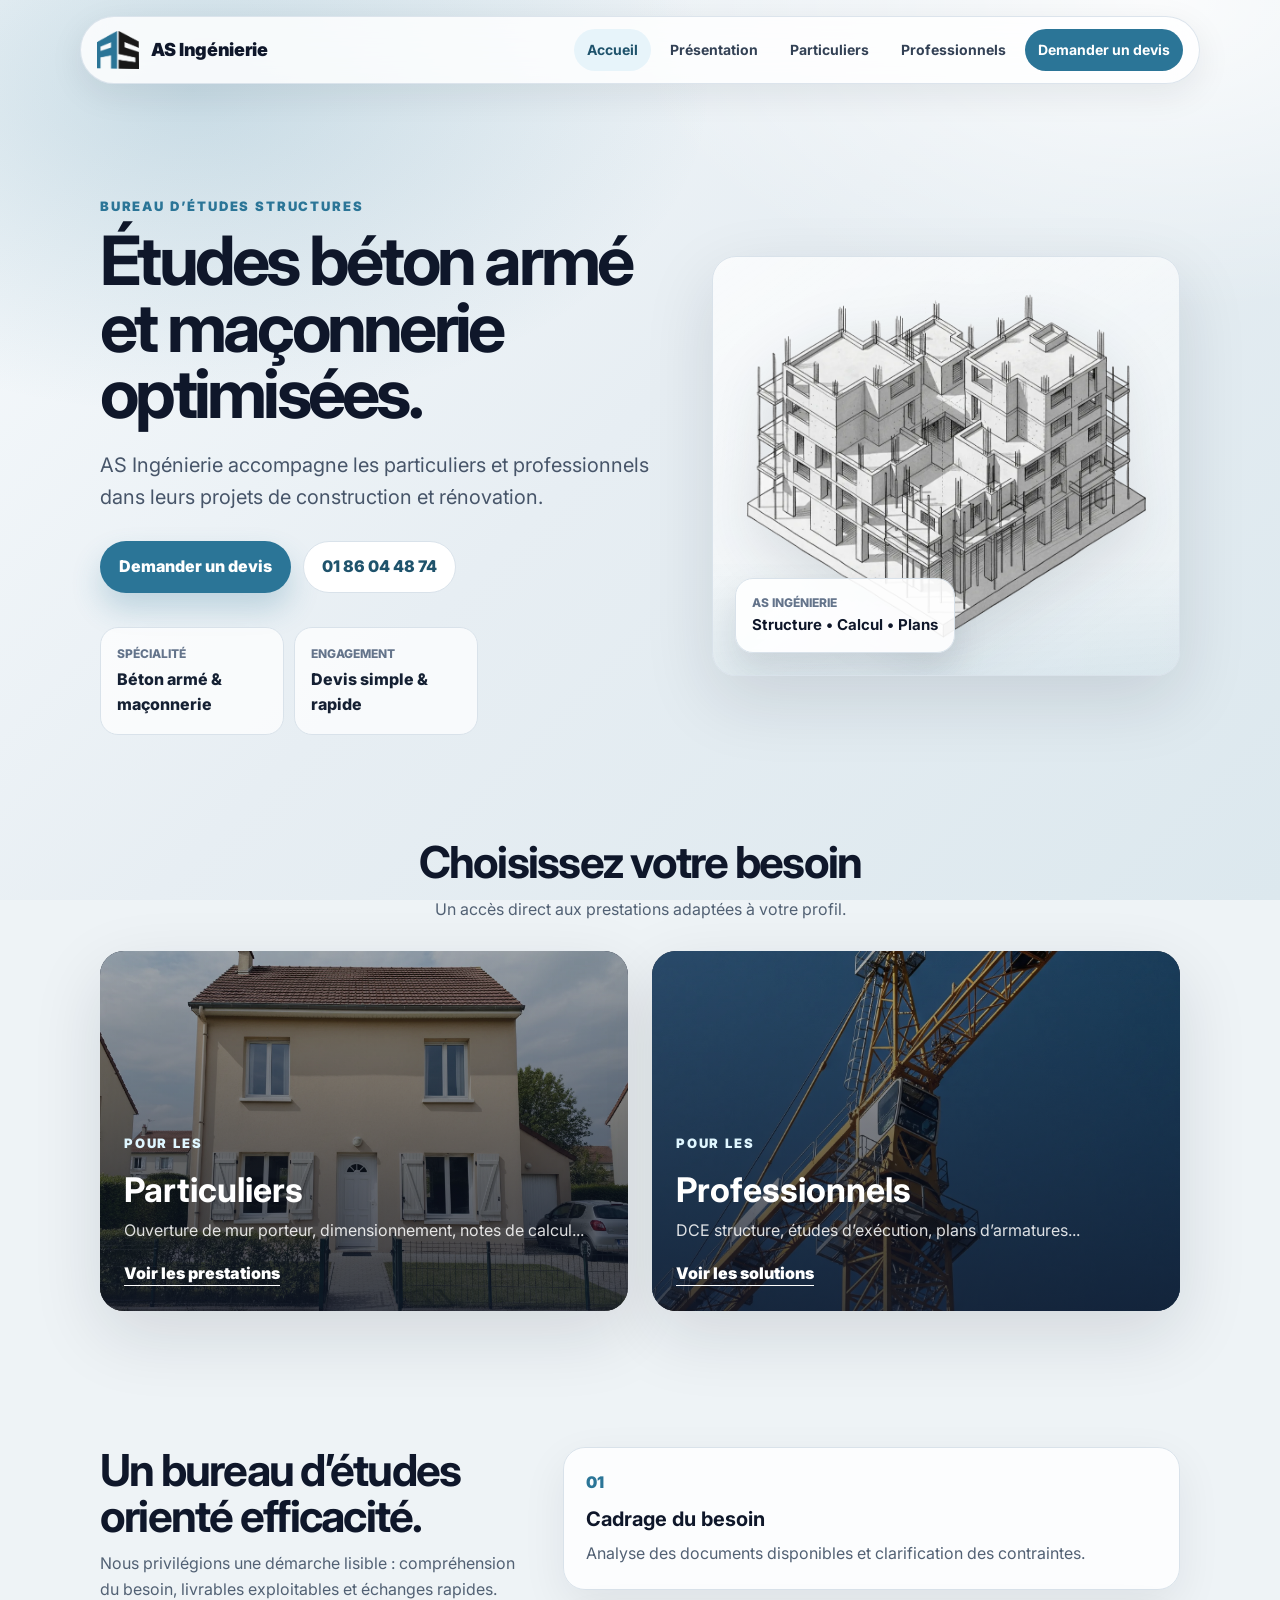
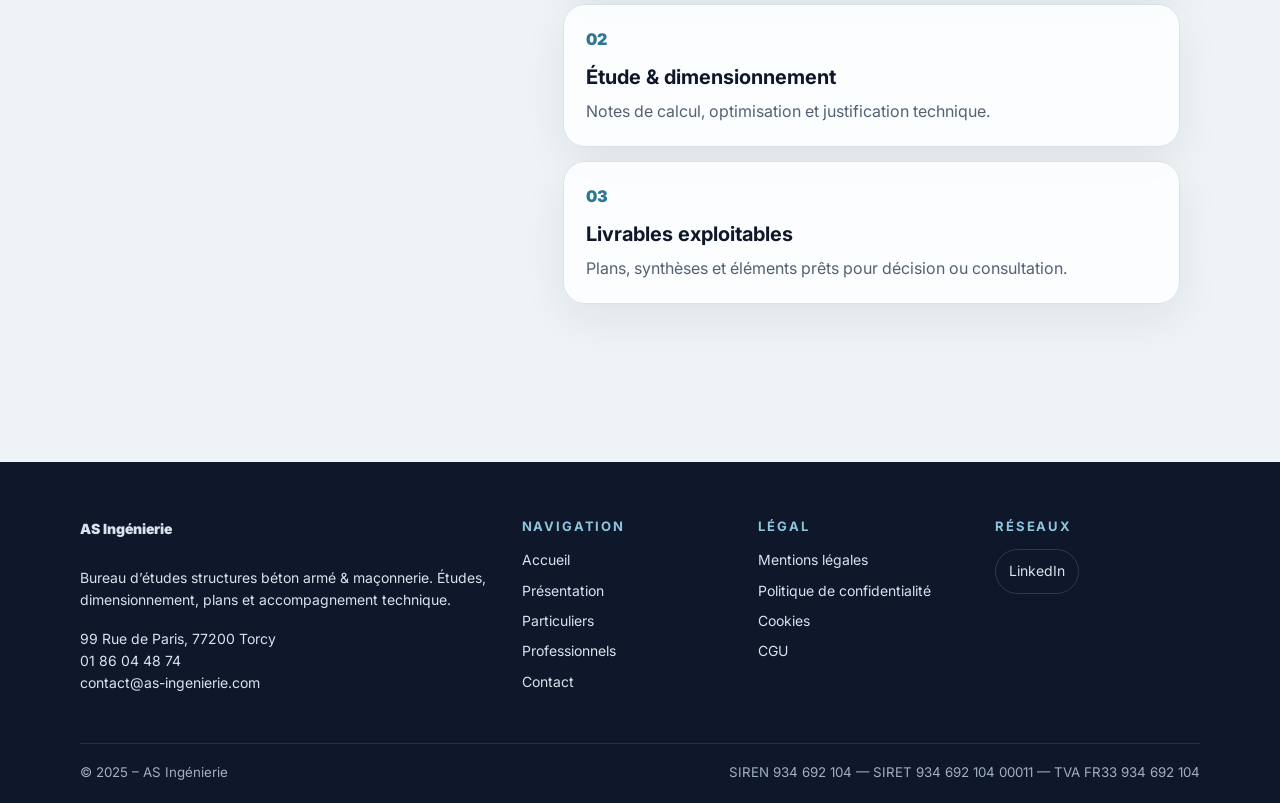
==== index.html @ f7fe95b5 "Initial commit" ====
<!DOCTYPE html>
<html lang="fr">
<head>
  <meta charset="utf-8" />
  <meta name="viewport" content="width=device-width, initial-scale=1" />
  <title>AS Ingénierie – Bureau d’études structures</title>
  <meta name="description" content="Bureau d’études structures béton armé et maçonnerie pour particuliers, MOE, MOA et entreprises de gros œuvre." />
  <link rel="preconnect" href="https://fonts.googleapis.com">
  <link rel="preconnect" href="https://fonts.gstatic.com" crossorigin>
  <link href="https://fonts.googleapis.com/css2?family=Inter:wght@400;500;600;700;800;900&display=swap" rel="stylesheet">
  <link rel="icon" type="image/x-icon" href="./assets/favicon.ico">
  <link rel="stylesheet" href="./css/style.css" />
</head>
<body>
  <a class="skip-link" href="#main">Aller au contenu</a>
  <div class="site-bg" aria-hidden="true"></div>
  <header class="site-header">
    <a class="brand" href="index.html" aria-label="AS Ingénierie - Accueil">
      <img class="brand-logo" src="./assets/logo.webp" alt="" />
      <span class="brand-name">AS Ingénierie</span>
    </a>
    <button class="nav-toggle" type="button" aria-label="Ouvrir le menu" aria-expanded="false">
      <span></span><span></span><span></span>
    </button>
    <nav class="main-nav" aria-label="Navigation principale">
      <a class="active" href="index.html">Accueil</a>
      <a href="presentation.html">Présentation</a>
      <a class="" href="particuliers.html">Particuliers</a>
      <a class="" href="professionnels.html">Professionnels</a>
      <a class="nav-cta" href="mailto:contact@as-ingenierie.com?subject=Demande%20devis%20-%20AS%20Ing%C3%A9nierie">Demander un devis</a>
    </nav>
  </header>
  <main id="main">
    <section class="hero-section">
      <div class="hero-copy">
        <p class="eyebrow">Bureau d’études structures</p>
        <h1>Études béton armé et maçonnerie optimisées.</h1>
        <p class="lead">AS Ingénierie accompagne les particuliers et professionnels dans leurs projets de construction et rénovation.</p>
        <div class="hero-actions">
          <a class="btn primary" href="mailto:contact@as-ingenierie.com?subject=Demande%20devis%20-%20AS%20Ing%C3%A9nierie">Demander un devis</a>
          <a class="btn secondary" href="tel:+33186044874">01&nbsp;86&nbsp;04&nbsp;48&nbsp;74</a>
        </div>
        <dl class="trust-list">
          <div><dt>Spécialité</dt><dd>Béton armé &amp; maçonnerie</dd></div>
          <div><dt>Engagement</dt><dd>Devis simple &amp; rapide</dd></div>
        </dl>
      </div>
      <div class="hero-visual">
        <img src="./assets/building_sketch.webp" alt="Illustration technique d’un bâtiment" />
        <div class="floating-card">
          <span>AS Ingénierie</span>
          <strong>Structure • Calcul • Plans</strong>
        </div>
      </div>
    </section>

    <section class="section">
      <div class="section-heading">
        <h2>Choisissez votre besoin</h2>
        <p>Un accès direct aux prestations adaptées à votre profil.</p>
      </div>
      <div class="audience-grid">
        <article class="audience-card">
          <img src="./assets/particuliers.webp" alt="Maison individuelle" loading="lazy">
          <div>
            <p class="eyebrow light">Pour les</p>
            <h3>Particuliers</h3>
            <p>Ouverture de mur porteur, dimensionnement, notes de calcul...</p>
            <a class="card-link" href="particuliers.html">Voir les prestations</a>
          </div>
        </article>
        <article class="audience-card">
          <img src="./assets/professionnels.webp" alt="Chantier de construction" loading="lazy">
          <div>
            <p class="eyebrow light">Pour les</p>
            <h3>Professionnels</h3>
            <p>DCE structure, études d’exécution, plans d’armatures...</p>
            <a class="card-link" href="professionnels.html">Voir les solutions</a>
          </div>
        </article>
      </div>
    </section>

    <section class="section split-section">
      <div>
        <h2>Un bureau d’études orienté efficacité.</h2>
        <p>Nous privilégions une démarche lisible : compréhension du besoin, livrables exploitables et échanges rapides.</p>
      </div>
      <ol class="process-list">
        <li><span>01</span><strong>Cadrage du besoin</strong><p>Analyse des documents disponibles et clarification des contraintes.</p></li>
        <li><span>02</span><strong>Étude & dimensionnement</strong><p>Notes de calcul, optimisation et justification technique.</p></li>
        <li><span>03</span><strong>Livrables exploitables</strong><p>Plans, synthèses et éléments prêts pour décision ou consultation.</p></li>
      </ol>
    </section>
  </main>
  <footer class="site-footer">
    <div class="footer-grid">
      <div>
        <a class="footer-brand" href="index.html">AS Ingénierie</a>
        <p>Bureau d’études structures béton armé &amp; maçonnerie. Études, dimensionnement, plans et accompagnement technique.</p>
        <p class="footer-contact">
          99 Rue de Paris, 77200 Torcy<br>
          <a href="tel:+33186044874">01 86 04 48 74</a><br>
          <a href="mailto:contact@as-ingenierie.com">contact@as-ingenierie.com</a>
        </p>
      </div>
      <div>
        <h2>Navigation</h2>
        <ul>
          <li><a href="index.html">Accueil</a></li>
          <li><a href="presentation.html">Présentation</a></li>
          <li><a href="particuliers.html">Particuliers</a></li>
          <li><a href="professionnels.html">Professionnels</a></li>
          <li><a href="mailto:contact@as-ingenierie.com">Contact</a></li>
        </ul>
      </div>
      <div>
        <h2>Légal</h2>
        <ul>
          <li><a href="mentions-legales.html">Mentions légales</a></li>
          <li><a href="politique-confidentialite.html">Politique de confidentialité</a></li>
          <li><a href="cookies.html">Cookies</a></li>
          <li><a href="cgu.html">CGU</a></li>
        </ul>
      </div>
      <div>
        <h2>Réseaux</h2>
        <a class="social-link" href="https://linkedin.com/company/as-ingenierie-as" target="_blank" rel="noopener">LinkedIn</a>
      </div>
    </div>
    <div class="footer-bottom">
      <small>© 2025 – AS Ingénierie</small>
      <small>SIREN&nbsp;934&nbsp;692&nbsp;104 — SIRET&nbsp;934&nbsp;692&nbsp;104&nbsp;00011 — TVA&nbsp;FR33&nbsp;934&nbsp;692&nbsp;104</small>
    </div>
  </footer>
  <script src="./js/main.js"></script>
</body>
</html>
---- css/style.css ----
:root{
  --bg:#eef3f6;
  --surface:#ffffff;
  --surface-soft:#f7fafc;
  --text:#0f172a;
  --muted:#64748b;
  --line:#d9e2ea;
  --brand:#2b7597;
  --brand-dark:#1f536c;
  --accent:#e7f4fa;
  --shadow:0 24px 70px rgba(15,23,42,.12);
  --radius:24px;
  --container:1120px;
}
*{box-sizing:border-box}
html{scroll-behavior:smooth;background:var(--bg)}
body{margin:0;font-family:Inter,system-ui,-apple-system,BlinkMacSystemFont,"Segoe UI",sans-serif;color:var(--text);background:transparent;line-height:1.6}
img{max-width:100%;display:block}
a{color:inherit}
.site-bg{position:fixed;inset:0;z-index:-1;background:radial-gradient(800px 500px at 15% 10%,rgba(43,117,151,.22),transparent 65%),radial-gradient(900px 520px at 90% 0%,rgba(255,255,255,.85),transparent 60%),linear-gradient(135deg,#f8fbfd 0%,#e7eef3 48%,#dce8ee 100%)}
.skip-link{position:absolute;left:-999px;top:10px;background:#fff;padding:10px 14px;border-radius:10px;z-index:100}.skip-link:focus{left:10px}
.site-header{position:sticky;top:16px;z-index:50;max-width:var(--container);margin:16px auto 0;padding:12px 16px;display:flex;align-items:center;justify-content:space-between;gap:18px;background:rgba(255,255,255,.82);border:1px solid rgba(217,226,234,.9);border-radius:999px;backdrop-filter:blur(16px);box-shadow:0 10px 35px rgba(15,23,42,.08)}
.brand{display:flex;align-items:center;gap:12px;text-decoration:none;font-weight:900;letter-spacing:-.02em}.brand-logo{width:42px;height:42px;object-fit:contain}.brand-name{font-size:18px}
.main-nav{display:flex;align-items:center;gap:6px}.main-nav a{text-decoration:none;font-size:14px;font-weight:700;color:#334155;padding:10px 13px;border-radius:999px}.main-nav a:hover,.main-nav a.active{background:var(--accent);color:var(--brand-dark)}.main-nav .nav-cta{background:var(--brand);color:#fff}.main-nav .nav-cta:hover{background:var(--brand-dark);color:#fff}
.nav-toggle{display:none;border:0;background:var(--brand);border-radius:999px;width:44px;height:44px;place-items:center;padding:11px;gap:4px}.nav-toggle span{display:block;height:2px;width:20px;background:#fff;border-radius:10px}
main{max-width:var(--container);margin:0 auto;padding:48px 20px 90px}.hero-section{display:grid;grid-template-columns:minmax(0,1.1fr) minmax(320px,.9fr);gap:40px;align-items:center;padding:64px 0 36px}.eyebrow{margin:0 0 10px;color:var(--brand);font-size:13px;font-weight:900;letter-spacing:.14em;text-transform:uppercase}.eyebrow.light{color:#dff6ff}.hero-copy h1,.page-hero h1,.legal-hero h1,.not-found h1{font-size:clamp(38px,6vw,68px);line-height:.98;letter-spacing:-.055em;margin:0 0 22px}.lead{font-size:clamp(17px,2vw,20px);color:#475569;max-width:680px;margin:0 0 28px}.hero-actions,.cta-actions{display:flex;gap:12px;flex-wrap:wrap}.btn{display:inline-flex;align-items:center;justify-content:center;min-height:46px;border-radius:999px;padding:12px 18px;font-weight:850;text-decoration:none;border:1px solid transparent;transition:transform .2s ease,box-shadow .2s ease,background .2s ease}.btn:hover{transform:translateY(-2px)}.btn.primary{background:var(--brand);color:#fff;box-shadow:0 16px 30px rgba(43,117,151,.24)}.btn.primary:hover{background:var(--brand-dark)}.btn.secondary{background:#fff;color:var(--brand-dark);border-color:var(--line)}
.trust-list{display:grid;grid-template-columns:repeat(3,1fr);gap:10px;margin:34px 0 0}.trust-list div{padding:16px;border:1px solid var(--line);border-radius:18px;background:rgba(255,255,255,.72)}.trust-list dt{font-size:12px;color:var(--muted);font-weight:800;text-transform:uppercase}.trust-list dd{margin:4px 0 0;font-weight:800;color:#152033}.hero-visual{position:relative;min-height:420px;border-radius:var(--radius);background:linear-gradient(145deg,rgba(255,255,255,.72),rgba(255,255,255,.35));border:1px solid var(--line);box-shadow:var(--shadow);display:grid;place-items:center;overflow:hidden}.hero-visual:before{content:"";position:absolute;inset:auto -20% -20% -20%;height:48%;background:linear-gradient(180deg,transparent,rgba(43,117,151,.15))}.hero-visual img{width:min(86%,520px);filter:drop-shadow(0 18px 30px rgba(15,23,42,.12))}.floating-card{position:absolute;left:22px;bottom:22px;background:rgba(255,255,255,.9);border:1px solid var(--line);border-radius:18px;padding:14px 16px;box-shadow:0 18px 35px rgba(15,23,42,.12)}.floating-card span{display:block;color:var(--muted);font-size:12px;font-weight:800;text-transform:uppercase}.floating-card strong{font-size:15px}.section{padding:68px 0}.section-heading{text-align:center;max-width:760px;margin:0 auto 28px}.section-heading.left{text-align:left;margin-left:0}.section-heading h2,.split-section h2,.cta-panel h2{font-size:clamp(28px,4vw,44px);line-height:1.05;letter-spacing:-.04em;margin:0 0 12px}.section-heading p,.split-section p,.cta-panel p{color:#526174;margin:0}.audience-grid,.service-grid,.pro-grid{display:grid;grid-template-columns:repeat(2,minmax(0,1fr));gap:24px}.audience-card,.service-card,.pro-card{position:relative;overflow:hidden;border-radius:var(--radius);min-height:360px;background:#0f172a;color:#fff;box-shadow:var(--shadow)}.audience-card img,.service-card img,.pro-card img{position:absolute;inset:0;width:100%;height:100%;object-fit:cover;filter:saturate(.9) brightness(.74);transition:transform .5s ease}.audience-card:hover img,.service-card:hover img,.pro-card:hover img{transform:scale(1.05)}.audience-card:after,.service-card:after,.pro-card:after,.image-banner:after{content:"";position:absolute;inset:0;background:linear-gradient(180deg,rgba(15,23,42,.05),rgba(15,23,42,.72))}.audience-card>div,.service-card>div,.pro-card>div{position:absolute;left:24px;right:24px;bottom:24px;z-index:1}.audience-card h3,.service-card h3,.pro-card h3{font-size:clamp(24px,3vw,34px);line-height:1.05;margin:0 0 10px}.audience-card p,.service-card p,.pro-card p{margin:0 0 18px;color:rgba(255,255,255,.86)}.card-link{display:inline-flex;color:#fff;font-weight:900;text-underline-offset:6px}.split-section{display:grid;grid-template-columns:.82fr 1.18fr;gap:34px;align-items:start}.process-list{list-style:none;padding:0;margin:0;display:grid;gap:14px}.process-list li,.need-list article{background:rgba(255,255,255,.82);border:1px solid var(--line);border-radius:22px;padding:22px;box-shadow:0 15px 45px rgba(15,23,42,.07)}.process-list span{display:inline-flex;margin-bottom:8px;color:var(--brand);font-weight:900}.process-list strong{display:block;font-size:20px}.process-list p,.need-list p{color:#526174;margin:6px 0 0}.page-hero,.legal-hero,.not-found{padding:70px 0 28px;text-align:center}.page-hero .lead{margin-left:auto;margin-right:auto}.image-banner{position:relative;min-height:380px;border-radius:var(--radius);overflow:hidden;box-shadow:var(--shadow);background:#0f172a}.image-banner img{position:absolute;inset:0;width:100%;height:100%;object-fit:cover;filter:saturate(.9) brightness(.76)}.image-banner div{position:absolute;left:28px;right:28px;bottom:28px;z-index:1;color:#fff}.image-banner span{display:block;font-size:13px;text-transform:uppercase;letter-spacing:.14em;font-weight:900;color:#dff6ff}.image-banner strong{display:block;font-size:clamp(25px,4vw,42px);line-height:1.05;letter-spacing:-.03em}.service-card,.pro-card{min-height:330px}.cta-panel{margin:28px 0 0;padding:28px;display:flex;justify-content:space-between;align-items:center;gap:24px;background:linear-gradient(135deg,#fff,#f3fbff);border:1px solid var(--line);border-radius:var(--radius);box-shadow:var(--shadow)}.need-list{display:grid;gap:16px}.need-list h3{margin:0 0 8px;font-size:22px}.legal-card{max-width:900px;margin:0 auto;background:rgba(255,255,255,.86);border:1px solid var(--line);border-radius:var(--radius);box-shadow:var(--shadow);padding:34px}.legal-card section+section{border-top:1px solid var(--line);margin-top:24px;padding-top:24px}.legal-card h3{font-size:21px;margin:0 0 10px}.legal-card p,.legal-card li{color:#475569}.back-link{display:inline-flex;margin-bottom:24px;color:var(--brand-dark);font-weight:850;text-decoration:none}.not-found{min-height:55vh;display:grid;place-items:center;text-align:center}.site-footer{background:#0f172a;color:#d8e3ee;padding:54px 20px 20px}.footer-grid{max-width:var(--container);margin:0 auto;display:grid;grid-template-columns:2fr 1fr 1fr 1fr;gap:32px}.footer-brand{display:inline-flex;margin-bottom:12px;font-weight:900;text-decoration:none;font-size:20px}.site-footer h2{font-size:13px;text-transform:uppercase;letter-spacing:.14em;color:#8ec5dd;margin:0 0 12px}.site-footer p,.site-footer li,.site-footer a{font-size:14px;color:#d8e3ee}.site-footer ul{list-style:none;padding:0;margin:0;display:grid;gap:8px}.site-footer a{text-decoration:none}.site-footer a:hover{text-decoration:underline}.footer-contact{margin-top:16px}.footer-bottom{max-width:var(--container);margin:34px auto 0;padding-top:18px;border-top:1px solid rgba(255,255,255,.1);display:flex;justify-content:space-between;gap:16px;flex-wrap:wrap;color:#9fb0c1}.social-link{display:inline-flex;padding:10px 13px;border:1px solid rgba(255,255,255,.14);border-radius:999px}
@media (max-width:900px){.site-header{top:10px;margin:10px 12px 0;border-radius:24px}.nav-toggle{display:grid}.main-nav{position:absolute;left:0;right:0;top:calc(100% + 8px);display:none;grid-template-columns:1fr;background:rgba(255,255,255,.96);border:1px solid var(--line);border-radius:22px;padding:10px;box-shadow:var(--shadow)}.main-nav.open{display:grid}.hero-section,.split-section,.audience-grid,.service-grid,.pro-grid,.footer-grid{grid-template-columns:1fr}.hero-section{padding-top:42px}.trust-list{grid-template-columns:1fr}.hero-visual{min-height:320px}.cta-panel{align-items:flex-start;flex-direction:column}.footer-bottom{display:grid}.audience-card,.service-card,.pro-card{min-height:300px}}
@media (max-width:560px){main{padding:34px 14px 70px}.site-header{padding:10px 12px}.brand-name{font-size:16px}.brand-logo{width:36px;height:36px}.hero-copy h1,.page-hero h1,.legal-hero h1,.not-found h1{font-size:40px}.hero-actions,.cta-actions{display:grid;width:100%}.btn{width:100%}.image-banner{min-height:300px}.legal-card{padding:22px}.footer-grid{gap:24px}.audience-card>div,.service-card>div,.pro-card>div{left:18px;right:18px;bottom:18px}}


/* === Presentation page === */
.presentation-hero{
  display:grid;
  grid-template-columns:minmax(0,1.25fr) minmax(280px,.75fr);
  gap:28px;
  align-items:stretch;
  padding:72px 0 34px;
}
.presentation-hero-copy{
  min-height:430px;
  border-radius:var(--radius);
  padding:44px;
  background:
    linear-gradient(120deg,rgba(15,23,42,.78),rgba(15,23,42,.36)),
    url("../assets/building_sketch.webp") right bottom/62% auto no-repeat,
    linear-gradient(135deg,#eaf2f6,#ffffff);
  color:#fff;
  box-shadow:var(--shadow);
  border:1px solid rgba(255,255,255,.38);
  overflow:hidden;
}
.presentation-hero-copy .eyebrow,
.presentation-hero-copy .lead{color:rgba(255,255,255,.82)}
.presentation-hero-copy h1{
  max-width:820px;
  font-size:clamp(36px,5.7vw,64px);
  line-height:.98;
  letter-spacing:-.055em;
  margin:0 0 22px;
}
.founder-card{
  background:rgba(255,255,255,.92);
  border:1px solid var(--line);
  border-radius:var(--radius);
  padding:30px;
  box-shadow:var(--shadow);
  display:flex;
  flex-direction:column;
  justify-content:flex-end;
}
.founder-label,
.team-kicker,
.reference-card span{
  display:inline-flex;
  width:max-content;
  color:var(--brand-dark);
  background:var(--accent);
  font-size:12px;
  font-weight:900;
  letter-spacing:.12em;
  text-transform:uppercase;
  border-radius:999px;
  padding:7px 10px;
  margin-bottom:14px;
}
.founder-card h2{
  font-size:clamp(28px,3vw,38px);
  line-height:1;
  letter-spacing:-.04em;
  margin:0 0 12px;
}
.founder-card p{color:#475569;margin:0 0 18px}
.compact-list{
  display:grid;
  gap:8px;
  padding:0;
  margin:0;
  list-style:none;
}
.compact-list li{
  padding:10px 12px;
  border-radius:14px;
  background:var(--surface-soft);
  color:#172033;
  font-weight:800;
}
.presentation-intro{
  grid-template-columns:.9fr 1.1fr;
}
.text-card{
  background:#fff;
  border:1px solid var(--line);
  border-radius:var(--radius);
  padding:28px;
  box-shadow:0 18px 45px rgba(15,23,42,.08);
}
.text-card p{margin:0;color:#475569}
.text-card p + p{margin-top:14px}
.team-grid{
  display:grid;
  grid-template-columns:1.25fr 1fr 1fr;
  gap:20px;
}
.team-card{
  background:rgba(255,255,255,.88);
  border:1px solid var(--line);
  border-radius:22px;
  padding:24px;
  box-shadow:0 18px 45px rgba(15,23,42,.08);
}
.team-card.featured{
  background:linear-gradient(145deg,var(--brand),var(--brand-dark));
  color:#fff;
}
.team-card.featured .team-kicker{
  background:rgba(255,255,255,.16);
  color:#fff;
}
.team-card h3{
  margin:0 0 10px;
  font-size:24px;
  letter-spacing:-.03em;
}
.team-card p{margin:0;color:#526174}
.team-card.featured p{color:rgba(255,255,255,.84)}
.team-summary{
  margin-top:20px;
  padding:18px 20px;
  border-radius:18px;
  background:var(--accent);
  color:#173042;
}
.references-section{
  padding-top:48px;
}
.references-grid{
  display:grid;
  grid-template-columns:repeat(3,minmax(0,1fr));
  gap:18px;
}
.reference-card{
  background:#fff;
  border:1px solid var(--line);
  border-radius:20px;
  padding:22px;
  box-shadow:0 16px 38px rgba(15,23,42,.07);
}
.reference-card h3{
  margin:0 0 8px;
  font-size:22px;
  letter-spacing:-.03em;
}
.reference-card p{margin:0;color:#526174}
.references-note{
  margin:18px auto 0;
  text-align:center;
  color:#526174;
  font-weight:750;
}
.project-gallery{
  display:grid;
  grid-template-columns:1.1fr .95fr .95fr;
  gap:18px;
}
.project-gallery figure{
  margin:0;
  border-radius:22px;
  overflow:hidden;
  background:#fff;
  border:1px solid var(--line);
  box-shadow:0 18px 45px rgba(15,23,42,.08);
}
.project-gallery img{
  width:100%;
  height:280px;
  object-fit:cover;
}
.project-gallery figure:first-child img{height:360px}
.project-gallery figcaption{
  padding:14px 16px;
  font-weight:850;
  color:#172033;
}

@media (max-width: 900px){
  .presentation-hero,
  .presentation-intro,
  .team-grid,
  .references-grid,
  .project-gallery{
    grid-template-columns:1fr;
  }
  .presentation-hero-copy{min-height:auto;padding:34px 24px;background-size:78% auto}
  .project-gallery img,
  .project-gallery figure:first-child img{height:240px}
}


/* === Presentation page: real project photos === */
.photo-references-grid{
  grid-template-columns:repeat(3,minmax(0,1fr));
}
.reference-photo-card{
  padding:0;
  overflow:hidden;
}
.reference-photo-card img{
  width:100%;
  height:210px;
  object-fit:cover;
}
.reference-photo-card div{
  padding:20px;
}
.reference-photo-card span{
  margin-bottom:10px;
}
.project-gallery-large{
  grid-template-columns:repeat(3,minmax(0,1fr));
  align-items:stretch;
}
.project-gallery-large figure{
  min-height:100%;
}
.project-gallery-large figure.wide{
  grid-column:span 2;
}
.project-gallery-large img,
.project-gallery-large figure:first-child img{
  width:100%;
  height:320px;
  object-fit:cover;
}
.project-gallery-large figure.wide img{
  height:420px;
}
@media (max-width: 900px){
  .photo-references-grid,
  .project-gallery-large{
    grid-template-columns:1fr;
  }
  .project-gallery-large figure.wide{
    grid-column:auto;
  }
  .reference-photo-card img,
  .project-gallery-large img,
  .project-gallery-large figure:first-child img,
  .project-gallery-large figure.wide img{
    height:250px;
  }
}


/* === Professionnels page: clear decision flow === */
.center-actions{
  justify-content:center;
}
.pro-choice-grid{
  display:grid;
  grid-template-columns:repeat(2,minmax(0,1fr));
  gap:24px;
}
.pro-choice-card{
  position:relative;
  overflow:hidden;
  min-height:520px;
  border-radius:var(--radius);
  background:#0f172a;
  color:#fff;
  box-shadow:var(--shadow);
}
.pro-choice-card img{
  position:absolute;
  inset:0;
  width:100%;
  height:100%;
  object-fit:cover;
  filter:saturate(.9) brightness(.58);
  transition:transform .5s ease;
}
.pro-choice-card:hover img{
  transform:scale(1.04);
}
.pro-choice-card:after{
  content:"";
  position:absolute;
  inset:0;
  background:linear-gradient(180deg,rgba(15,23,42,.08),rgba(15,23,42,.86));
}
.pro-choice-content{
  position:absolute;
  z-index:1;
  left:28px;
  right:28px;
  bottom:28px;
}
.choice-label{
  display:inline-flex;
  width:max-content;
  color:#fff;
  background:rgba(43,117,151,.86);
  font-size:12px;
  font-weight:900;
  letter-spacing:.12em;
  text-transform:uppercase;
  border-radius:999px;
  padding:7px 10px;
  margin-bottom:14px;
}
.pro-choice-card h3,
.execution-card h3{
  margin:0 0 12px;
  font-size:clamp(28px,4vw,42px);
  line-height:1;
  letter-spacing:-.045em;
}
.pro-choice-card p{
  margin:0 0 18px;
  color:rgba(255,255,255,.86);
}
.choice-actions{
  display:flex;
  flex-wrap:wrap;
  gap:10px;
}
.btn.secondary.on-dark{
  background:rgba(255,255,255,.12);
  color:#fff;
  border-color:rgba(255,255,255,.28);
}
.checklist.compact{
  color:rgba(255,255,255,.88);
  margin-bottom:20px;
}
.execution-section{
  padding-top:44px;
}
.execution-grid{
  display:grid;
  grid-template-columns:repeat(2,minmax(0,1fr));
  gap:24px;
}
.execution-card{
  background:#fff;
  border:1px solid var(--line);
  border-radius:var(--radius);
  overflow:hidden;
  box-shadow:var(--shadow);
}
.execution-card img{
  width:100%;
  height:260px;
  object-fit:cover;
}
.execution-card > div{
  padding:26px;
}
.execution-card p{
  color:#526174;
  margin:0 0 18px;
}
.checklist{
  margin:0 0 22px;
  padding-left:20px;
}
.checklist li{
  margin:8px 0;
  color:#334155;
}
.process-type-section{
  display:grid;
  grid-template-columns:.72fr 1.28fr;
  gap:34px;
  align-items:start;
}
.numbered-process{
  gap:16px;
}
.numbered-process li{
  background:#fff;
}
.numbered-process .process-result{
  background:linear-gradient(145deg,var(--brand),var(--brand-dark));
  color:#fff;
}
.numbered-process .process-result span,
.numbered-process .process-result p{
  color:rgba(255,255,255,.86);
}
.simple-contact-panel{
  align-items:center;
}
@media (max-width:900px){
  .pro-choice-grid,
  .execution-grid,
  .process-type-section{
    grid-template-columns:1fr;
  }
  .pro-choice-card{
    min-height:440px;
  }
  .execution-card img{
    height:220px;
  }
}


/* === Professionnels page: masked execution journey === */
.execution-toggle{
  max-width:980px;
  margin:0 auto;
}
.execution-toggle-actions{
  display:grid;
  grid-template-columns:repeat(2,minmax(0,1fr));
  gap:18px;
  margin-bottom:22px;
}
.execution-toggle-btn{
  width:100%;
  border:1px solid var(--line);
  border-radius:22px;
  background:rgba(255,255,255,.86);
  box-shadow:0 16px 42px rgba(15,23,42,.08);
  padding:22px;
  text-align:left;
  color:var(--text);
  font:inherit;
  font-size:clamp(22px,3vw,32px);
  line-height:1.05;
  font-weight:900;
  letter-spacing:-.035em;
  cursor:pointer;
  transition:transform .2s ease, box-shadow .2s ease, border-color .2s ease, background .2s ease;
}
.execution-toggle-btn span{
  display:block;
  width:max-content;
  margin-bottom:10px;
  padding:7px 10px;
  border-radius:999px;
  background:var(--accent);
  color:var(--brand-dark);
  font-size:12px;
  line-height:1;
  letter-spacing:.12em;
  text-transform:uppercase;
  font-weight:900;
}
.execution-toggle-btn:hover{
  transform:translateY(-2px);
  box-shadow:0 22px 54px rgba(15,23,42,.12);
  border-color:rgba(43,117,151,.45);
}
.execution-toggle-btn.active{
  background:linear-gradient(145deg,var(--brand),var(--brand-dark));
  color:#fff;
  border-color:transparent;
}
.execution-toggle-btn.active span{
  background:rgba(255,255,255,.16);
  color:#fff;
}
.execution-panels{
  position:relative;
}
.execution-panel[hidden]{
  display:none;
}
.execution-panel.active{
  animation:panelReveal .24s ease both;
}
@keyframes panelReveal{
  from{opacity:0; transform:translateY(10px)}
  to{opacity:1; transform:translateY(0)}
}
@media (max-width:900px){
  .execution-toggle-actions{
    grid-template-columns:1fr;
  }
}


/* === Professionnels: panels triggered from Entreprise gros œuvre tile === */
.hidden-execution-section{
  padding-top:0;
  display:none;
}
.hidden-execution-section.has-active-panel{
  display:block;
}
.pro-path-btn{
  border:1px solid transparent;
  cursor:pointer;
  font-family:inherit;
}
.pro-path-btn.active{
  outline:2px solid rgba(255,255,255,.72);
  outline-offset:3px;
}
.inline-process-type{
  margin-top:26px;
  padding-top:22px;
  border-top:1px solid var(--line);
}
.inline-process-type .section-heading{
  text-align:left;
  margin:0 0 18px;
}
.inline-process-type .section-heading h2{
  font-size:clamp(24px,3vw,34px);
}
.inline-process-type .process-list{
  display:grid;
  grid-template-columns:1fr;
}
.inline-process-type .process-list li{
  box-shadow:none;
  background:var(--surface-soft);
}
.inline-process-type .process-list .process-result{
  background:linear-gradient(145deg,var(--brand),var(--brand-dark));
}

/* === Presentation references: fixed media + reorganized indicators === */
.references-showcase .section-heading{
  margin-bottom:22px;
}
.references-showcase .references-stats{
  display:grid;
  grid-template-columns:repeat(3,minmax(0,1fr));
  gap:14px;
  max-width:900px;
  margin:0 auto 24px;
}
.references-showcase .references-stats div{
  min-height:auto;
  padding:18px 20px;
  display:grid;
  grid-template-columns:auto 1fr;
  align-items:center;
  gap:12px;
  border-radius:20px;
  background:rgba(255,255,255,.86);
  border:1px solid rgba(43,117,151,.18);
  color:var(--text);
  box-shadow:0 14px 36px rgba(15,23,42,.07);
}
.references-showcase .references-stats strong{
  color:var(--brand-dark);
  font-size:clamp(30px,3.5vw,44px);
  line-height:1;
  letter-spacing:-.05em;
}
.references-showcase .references-stats span{
  margin:0;
  color:#526174;
  font-size:13px;
  font-weight:900;
  line-height:1.15;
  text-transform:uppercase;
  letter-spacing:.08em;
}
.references-highlight{
  display:block;
  margin-bottom:18px;
}
.reference-featured-card{
  grid-template-columns:minmax(0,1.08fr) minmax(320px,.92fr);
  min-height:auto;
}
.reference-featured-media{
  height:430px;
  min-height:430px;
  overflow:hidden;
  background:#d8e3ea;
}
.reference-featured-card img,
.reference-featured-media img{
  width:100%;
  height:100%;
  min-height:0;
  object-fit:cover;
}
.reference-switch-card{
  appearance:none;
  border:1px solid var(--line);
  cursor:pointer;
  text-align:left;
  font:inherit;
  padding:0;
}
.reference-switch-card:focus-visible{
  outline:3px solid rgba(43,117,151,.42);
  outline-offset:4px;
}
.reference-switch-card.active{
  border-color:rgba(43,117,151,.7);
  box-shadow:0 24px 60px rgba(43,117,151,.2);
}
.reference-photo-card{
  height:340px;
  min-height:340px;
}
.reference-photo-card img{
  width:100%;
  height:100%;
  min-height:0;
  object-fit:cover;
}
@media (max-width:900px){
  .reference-featured-card{
    grid-template-columns:1fr;
  }
  .reference-featured-media{
    height:300px;
    min-height:300px;
  }
  .references-showcase .references-stats{
    grid-template-columns:repeat(3,minmax(0,1fr));
    max-width:none;
  }
  .references-showcase .references-stats div{
    grid-template-columns:1fr;
    gap:6px;
    text-align:center;
  }
}
@media (max-width:620px){
  .references-showcase .references-stats{
    grid-template-columns:1fr;
  }
  .references-showcase .references-stats div{
    grid-template-columns:auto 1fr;
    text-align:left;
  }
  .reference-featured-media{
    height:240px;
    min-height:240px;
  }
  .reference-photo-card{
    height:300px;
    min-height:300px;
  }
}
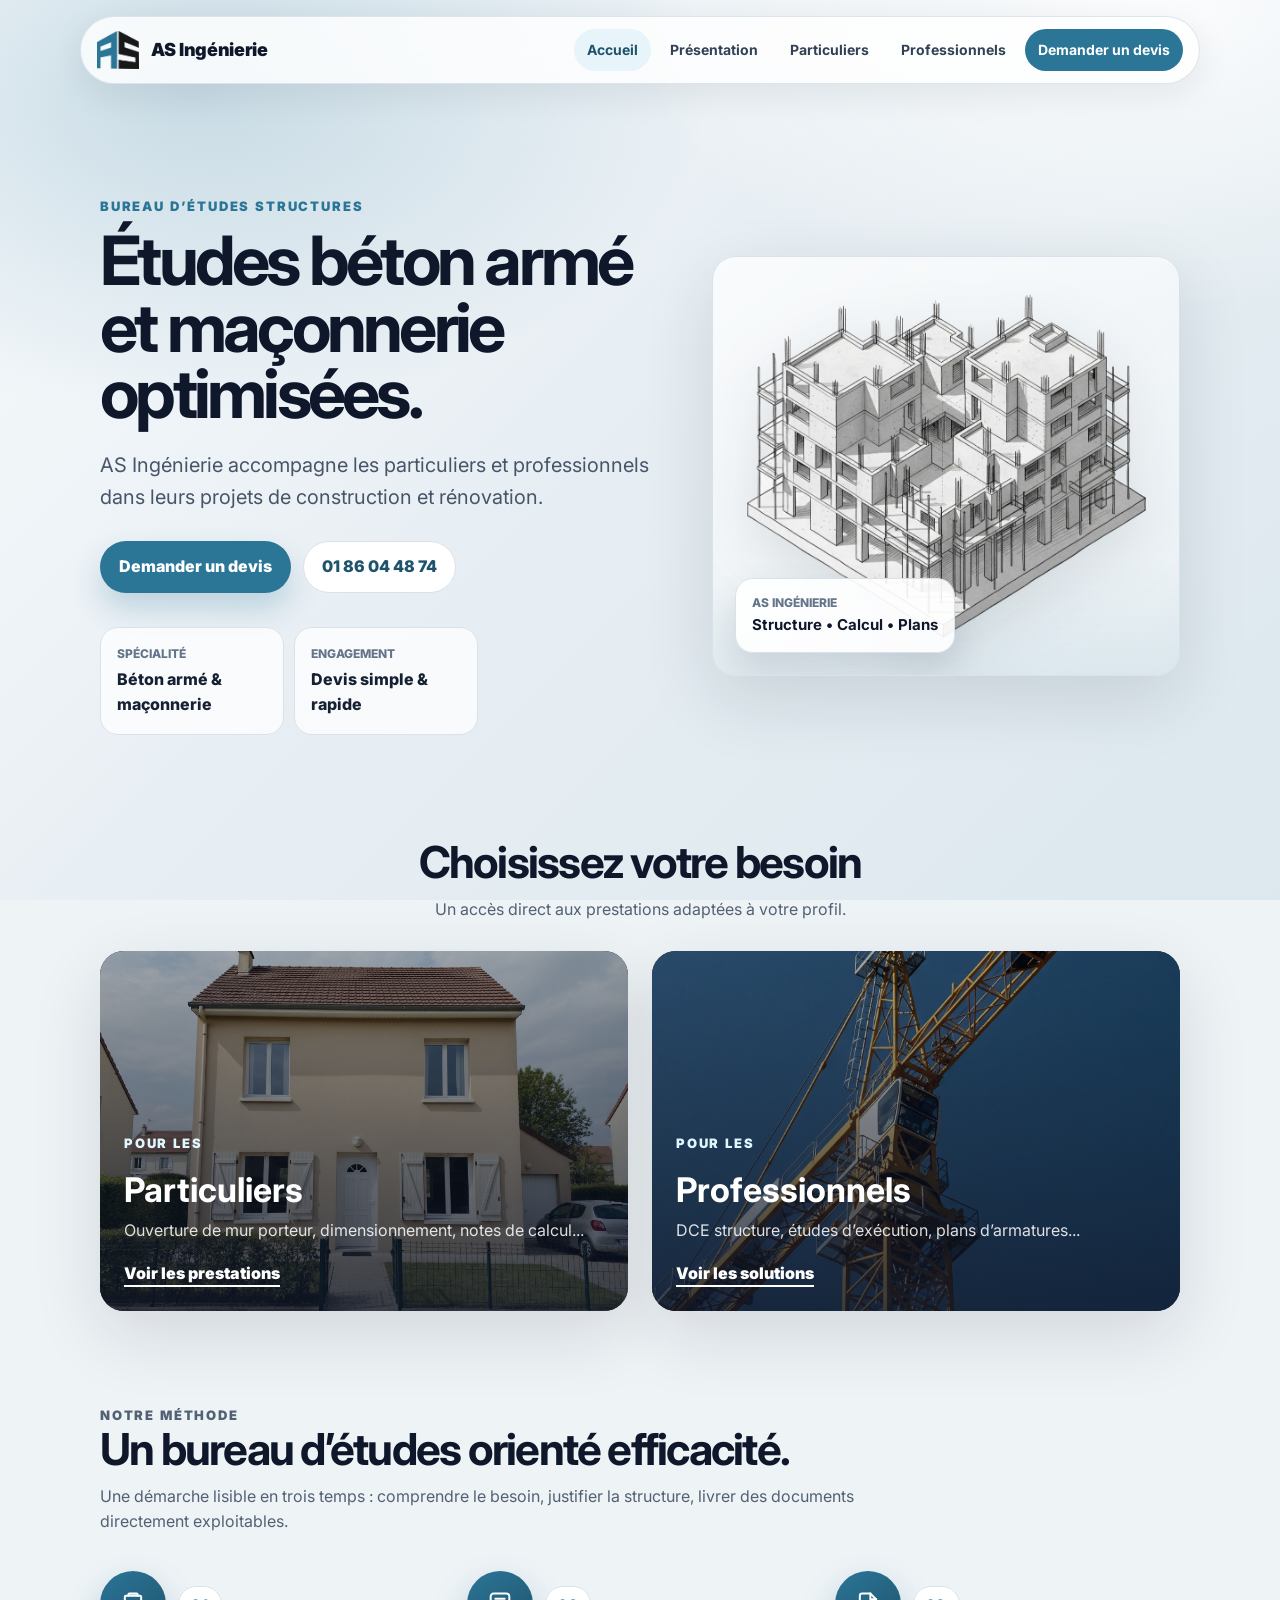
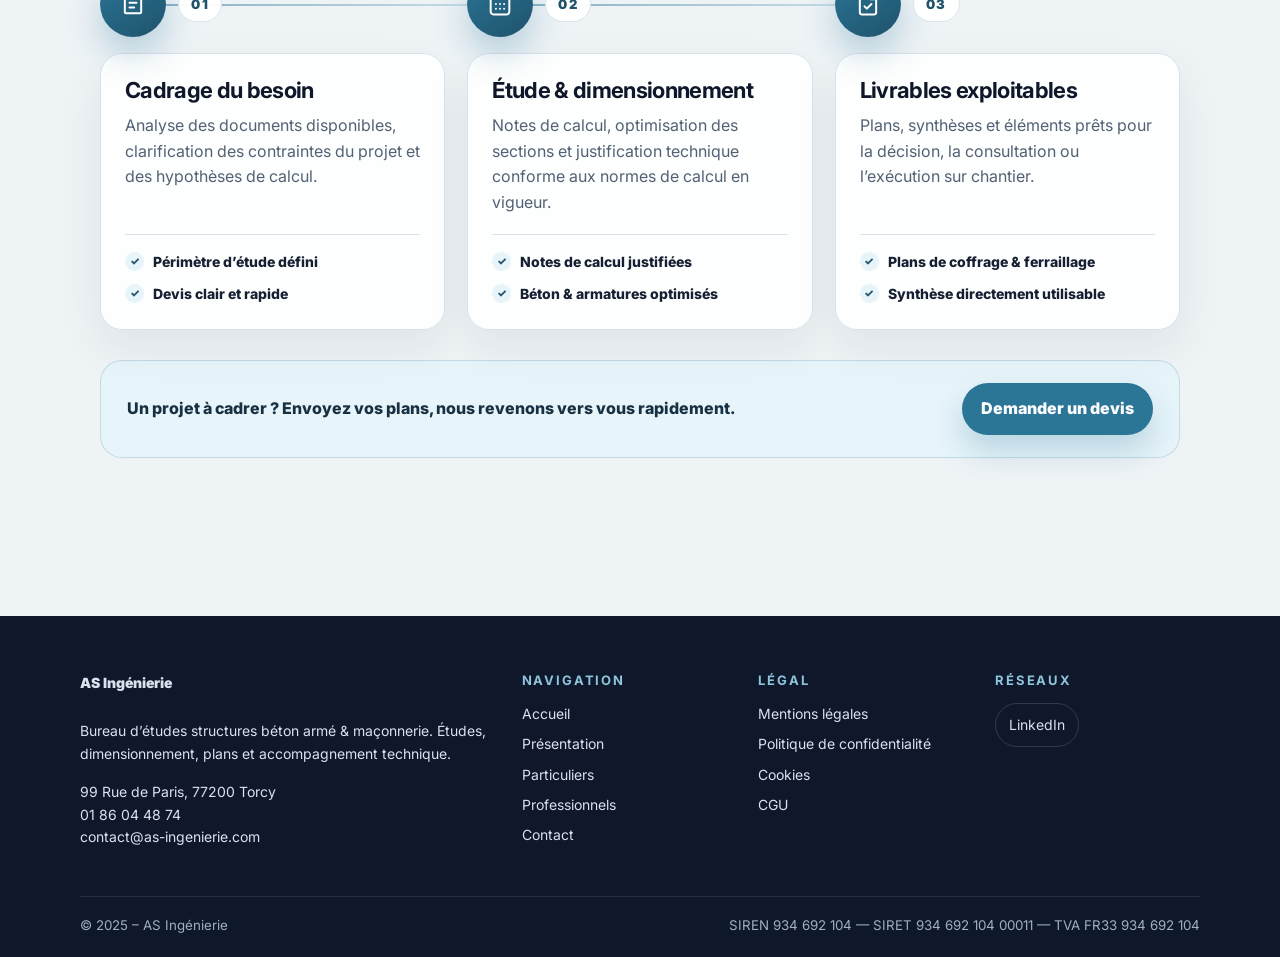
==== commit 6517ad4b: "Add v2" ====
--- a/index.html
+++ b/index.html
@@ -19,11 +19,11 @@
       <img class="brand-logo" src="./assets/logo.webp" alt="" />
       <span class="brand-name">AS Ingénierie</span>
     </a>
-    <button class="nav-toggle" type="button" aria-label="Ouvrir le menu" aria-expanded="false">
+    <button class="nav-toggle" type="button" aria-label="Ouvrir le menu" aria-expanded="false" aria-controls="main-nav">
       <span></span><span></span><span></span>
     </button>
-    <nav class="main-nav" aria-label="Navigation principale">
-      <a class="active" href="index.html">Accueil</a>
+    <nav class="main-nav" id="main-nav" aria-label="Navigation principale">
+      <a class="active" href="index.html" aria-current="page">Accueil</a>
       <a href="presentation.html">Présentation</a>
       <a class="" href="particuliers.html">Particuliers</a>
       <a class="" href="professionnels.html">Professionnels</a>
@@ -60,37 +60,103 @@
         <p>Un accès direct aux prestations adaptées à votre profil.</p>
       </div>
       <div class="audience-grid">
-        <article class="audience-card">
+        <a class="audience-card" href="particuliers.html">
           <img src="./assets/particuliers.webp" alt="Maison individuelle" loading="lazy">
           <div>
             <p class="eyebrow light">Pour les</p>
             <h3>Particuliers</h3>
             <p>Ouverture de mur porteur, dimensionnement, notes de calcul...</p>
-            <a class="card-link" href="particuliers.html">Voir les prestations</a>
-          </div>
-        </article>
-        <article class="audience-card">
+            <span class="card-link">Voir les prestations</span>
+          </div>
+        </a>
+        <a class="audience-card" href="professionnels.html">
           <img src="./assets/professionnels.webp" alt="Chantier de construction" loading="lazy">
           <div>
             <p class="eyebrow light">Pour les</p>
             <h3>Professionnels</h3>
             <p>DCE structure, études d’exécution, plans d’armatures...</p>
-            <a class="card-link" href="professionnels.html">Voir les solutions</a>
-          </div>
-        </article>
+            <span class="card-link">Voir les solutions</span>
+          </div>
+        </a>
       </div>
     </section>
 
-    <section class="section split-section">
-      <div>
+    <section class="section journey-section">
+      <div class="section-heading left journey-heading">
+        <p class="eyebrow">Notre méthode</p>
         <h2>Un bureau d’études orienté efficacité.</h2>
-        <p>Nous privilégions une démarche lisible : compréhension du besoin, livrables exploitables et échanges rapides.</p>
-      </div>
-      <ol class="process-list">
-        <li><span>01</span><strong>Cadrage du besoin</strong><p>Analyse des documents disponibles et clarification des contraintes.</p></li>
-        <li><span>02</span><strong>Étude & dimensionnement</strong><p>Notes de calcul, optimisation et justification technique.</p></li>
-        <li><span>03</span><strong>Livrables exploitables</strong><p>Plans, synthèses et éléments prêts pour décision ou consultation.</p></li>
+        <p>Une démarche lisible en trois temps : comprendre le besoin, justifier la structure, livrer des documents directement exploitables.</p>
+      </div>
+
+      <ol class="journey">
+        <li class="journey-step">
+          <div class="journey-head">
+            <span class="journey-dot" aria-hidden="true">
+              <svg viewBox="0 0 24 24" fill="none" stroke="currentColor" stroke-width="1.7" stroke-linecap="round" stroke-linejoin="round">
+                <path d="M9 3h6a1 1 0 0 1 1 1v1H8V4a1 1 0 0 1 1-1Z"/>
+                <path d="M16 5h2a1 1 0 0 1 1 1v13a1 1 0 0 1-1 1H6a1 1 0 0 1-1-1V6a1 1 0 0 1 1-1h2"/>
+                <path d="M9 11h6M9 15h4"/>
+              </svg>
+            </span>
+            <span class="journey-num">01</span>
+          </div>
+          <div class="journey-card">
+            <h3>Cadrage du besoin</h3>
+            <p>Analyse des documents disponibles, clarification des contraintes du projet et des hypothèses de calcul.</p>
+            <ul class="journey-deliverables">
+              <li>Périmètre d’étude défini</li>
+              <li>Devis clair et rapide</li>
+            </ul>
+          </div>
+        </li>
+
+        <li class="journey-step">
+          <div class="journey-head">
+            <span class="journey-dot" aria-hidden="true">
+              <svg viewBox="0 0 24 24" fill="none" stroke="currentColor" stroke-width="1.7" stroke-linecap="round" stroke-linejoin="round">
+                <rect x="4" y="3" width="16" height="18" rx="2.5"/>
+                <path d="M8 7.5h8"/>
+                <path d="M8.5 12h.01M12 12h.01M15.5 12h.01M8.5 16h.01M12 16h.01M15.5 16h.01"/>
+              </svg>
+            </span>
+            <span class="journey-num">02</span>
+          </div>
+          <div class="journey-card">
+            <h3>Étude &amp; dimensionnement</h3>
+            <p>Notes de calcul, optimisation des sections et justification technique conforme aux normes de calcul en vigueur.</p>
+            <ul class="journey-deliverables">
+              <li>Notes de calcul justifiées</li>
+              <li>Béton &amp; armatures optimisés</li>
+            </ul>
+          </div>
+        </li>
+
+        <li class="journey-step">
+          <div class="journey-head">
+            <span class="journey-dot" aria-hidden="true">
+              <svg viewBox="0 0 24 24" fill="none" stroke="currentColor" stroke-width="1.7" stroke-linecap="round" stroke-linejoin="round">
+                <path d="M14 3H7a2 2 0 0 0-2 2v14a2 2 0 0 0 2 2h10a2 2 0 0 0 2-2V8z"/>
+                <path d="M14 3v5h5"/>
+                <path d="m9 14 2 2 4-4"/>
+              </svg>
+            </span>
+            <span class="journey-num">03</span>
+          </div>
+          <div class="journey-card">
+            <h3>Livrables exploitables</h3>
+            <p>Plans, synthèses et éléments prêts pour la décision, la consultation ou l’exécution sur chantier.</p>
+            <ul class="journey-deliverables">
+              <li>Plans de coffrage &amp; ferraillage</li>
+              <li>Synthèse directement utilisable</li>
+            </ul>
+          </div>
+        </li>
       </ol>
+
+      <div class="journey-footer">
+        <p>Un projet à cadrer&nbsp;? Envoyez vos plans, nous revenons vers vous rapidement.</p>
+        <a class="btn primary" href="mailto:contact@as-ingenierie.com?subject=Demande%20devis%20-%20AS%20Ing%C3%A9nierie">Demander un devis</a>
+      </div>
     </section>
   </main>
   <footer class="site-footer">
--- a/css/style.css
+++ b/css/style.css
@@ -42,9 +42,9 @@
   border-radius:var(--radius);
   padding:44px;
   background:
-    linear-gradient(120deg,rgba(15,23,42,.78),rgba(15,23,42,.36)),
-    url("../assets/building_sketch.webp") right bottom/62% auto no-repeat,
-    linear-gradient(135deg,#eaf2f6,#ffffff);
+          linear-gradient(120deg,rgba(15,23,42,.78),rgba(15,23,42,.36)),
+          /*url("../assets/building_sketch.webp") right bottom/62% auto no-repeat,*/
+          linear-gradient(135deg,#eaf2f6,#ffffff);
   color:#fff;
   box-shadow:var(--shadow);
   border:1px solid rgba(255,255,255,.38);
@@ -543,124 +543,1203 @@
   background:linear-gradient(145deg,var(--brand),var(--brand-dark));
 }
 
-/* === Presentation references: fixed media + reorganized indicators === */
-.references-showcase .section-heading{
-  margin-bottom:22px;
-}
-.references-showcase .references-stats{
+
+/* === Presentation page: optimized layout === */
+.presentation-hero{
+  grid-template-columns:minmax(0,1.15fr) minmax(320px,.85fr);
+  gap:24px;
+  padding:64px 0 42px;
+}
+.presentation-hero-copy{
+  position:relative;
+  display:flex;
+  flex-direction:column;
+  justify-content:flex-end;
+  min-height:520px;
+  padding:52px;
+  isolation:isolate;
+  background:
+          linear-gradient(120deg,rgba(15,23,42,.88),rgba(15,23,42,.5) 52%,rgba(43,117,151,.16))
+}
+.presentation-hero-copy:before{
+  content:"";
+  position:absolute;
+  inset:22px;
+  border-radius:calc(var(--radius) - 8px);
+  pointer-events:none;
+  z-index:-1;
+}
+.presentation-hero-copy .lead{
+  max-width:680px;
+}
+.presentation-hero-copy .btn.secondary{
+  background:rgba(255,255,255,.13);
+  color:#fff;
+  border-color:rgba(255,255,255,.28);
+  backdrop-filter:blur(10px);
+}
+.founder-card{
+  position:relative;
+  justify-content:flex-start;
+  gap:0;
+  overflow:hidden;
+}
+.founder-card:before{
+  content:"";
+  position:absolute;
+  inset:0 0 auto;
+  height:156px;
+  background:linear-gradient(135deg,var(--brand),var(--brand-dark));
+  opacity:.96;
+}
+.founder-photo-wrap{
+  position:relative;
+  width:158px;
+  height:158px;
+  margin:0 auto 22px;
+  border-radius:50%;
+  padding:7px;
+  background:rgba(255,255,255,.95);
+  box-shadow:0 22px 48px rgba(15,23,42,.18);
+}
+.founder-photo{
+  width:100%;
+  height:100%;
+  border-radius:50%;
+  object-fit:cover;
+  object-position:center;
+}
+.founder-card .founder-label{
+  position:relative;
+  margin-left:auto;
+  margin-right:auto;
+}
+.founder-card h2,
+.founder-card p,
+.founder-card .compact-list{
+  position:relative;
+}
+.founder-card h2{
+  text-align:center;
+}
+.founder-card p{
+  text-align:center;
+}
+.compact-list{
+  grid-template-columns:1fr;
+}
+.compact-list li{
+  position:relative;
+  padding-left:36px;
+}
+.compact-list li:before{
+  content:"";
+  position:absolute;
+  left:14px;
+  top:50%;
+  width:8px;
+  height:8px;
+  border-radius:999px;
+  background:var(--brand);
+  transform:translateY(-50%);
+}
+.presentation-team-section{
+  padding-top:34px;
+}
+.team-grid{
+  align-items:stretch;
+}
+.team-card{
+  position:relative;
+  min-height:210px;
+  display:flex;
+  flex-direction:column;
+  justify-content:flex-end;
+  overflow:hidden;
+}
+.team-card:after{
+  content:"";
+  position:absolute;
+  right:-34px;
+  top:-34px;
+  width:110px;
+  height:110px;
+  border-radius:50%;
+}
+.team-card.featured:after{
+}
+.team-kicker,
+.team-card h3,
+.team-card p{
+  position:relative;
+  z-index:1;
+}
+.team-summary{
+  display:flex;
+  align-items:center;
+  gap:10px;
+  margin-top:18px;
+  border:1px solid rgba(43,117,151,.18);
+}
+.references-showcase{
+  padding-top:58px;
+}
+.references-highlight{
+  display:grid;
+  grid-template-columns:minmax(0,1.55fr) minmax(240px,.45fr);
+  gap:20px;
+  margin-bottom:20px;
+}
+.reference-featured-card{
+  display:grid;
+  grid-template-columns:minmax(0,1fr) minmax(280px,.8fr);
+  min-height:430px;
+  overflow:hidden;
+  border:1px solid var(--line);
+  border-radius:var(--radius);
+  background:#fff;
+  box-shadow:var(--shadow);
+}
+.reference-featured-card img{
+  width:100%;
+  height:100%;
+  min-height:430px;
+  object-fit:cover;
+}
+.reference-featured-content{
+  display:flex;
+  flex-direction:column;
+  justify-content:center;
+  padding:34px;
+}
+.reference-featured-content span,
+.reference-card span{
+  display:inline-flex;
+  width:max-content;
+  color:var(--brand-dark);
+  background:var(--accent);
+  font-size:12px;
+  font-weight:900;
+  letter-spacing:.12em;
+  text-transform:uppercase;
+  border-radius:999px;
+  padding:7px 10px;
+  margin-bottom:14px;
+}
+.reference-featured-content h3{
+  margin:0 0 10px;
+  font-size:clamp(30px,4vw,48px);
+  line-height:.98;
+  letter-spacing:-.055em;
+}
+.reference-featured-content p{
+  margin:0 0 20px;
+  color:#526174;
+  font-size:18px;
+}
+.reference-featured-content dl{
+  display:grid;
+  gap:10px;
+  margin:0;
+}
+.reference-featured-content dl div{
+  display:grid;
+  grid-template-columns:110px 1fr;
+  gap:12px;
+  padding:12px 0;
+  border-top:1px solid var(--line);
+}
+.reference-featured-content dt{
+  color:var(--muted);
+  font-size:12px;
+  font-weight:900;
+  letter-spacing:.1em;
+  text-transform:uppercase;
+}
+.reference-featured-content dd{
+  margin:0;
+  color:#172033;
+  font-weight:850;
+}
+.references-stats{
+  display:grid;
+  gap:14px;
+}
+.references-stats div{
+  display:flex;
+  min-height:128px;
+  flex-direction:column;
+  justify-content:center;
+  border-radius:22px;
+  padding:24px;
+  background:linear-gradient(145deg,var(--brand),var(--brand-dark));
+  color:#fff;
+  box-shadow:0 18px 44px rgba(15,23,42,.1);
+}
+.references-stats strong{
+  font-size:clamp(34px,4vw,50px);
+  line-height:1;
+  letter-spacing:-.05em;
+}
+.references-stats span{
+  margin-top:8px;
+  color:rgba(255,255,255,.82);
+  font-weight:800;
+}
+.references-compact-grid{
+  grid-template-columns:repeat(5,minmax(0,1fr));
+  gap:14px;
+}
+.reference-photo-card{
+  position:relative;
+  min-height:340px;
+  border-radius:22px;
+  background:#0f172a;
+  color:#fff;
+  transform:translateY(0);
+  transition:transform .2s ease, box-shadow .2s ease;
+}
+.reference-photo-card:hover{
+  transform:translateY(-4px);
+  box-shadow:0 24px 58px rgba(15,23,42,.14);
+}
+.reference-photo-card img{
+  height:100%;
+  min-height:340px;
+  filter:saturate(.92) brightness(.72);
+  transition:transform .45s ease;
+}
+.reference-photo-card:hover img{
+  transform:scale(1.04);
+}
+.reference-photo-card:after{
+  content:"";
+  position:absolute;
+  inset:0;
+  background:linear-gradient(180deg,rgba(15,23,42,.04),rgba(15,23,42,.82));
+  pointer-events:none;
+}
+.reference-photo-card div{
+  position:absolute;
+  left:0;
+  right:0;
+  bottom:0;
+  z-index:1;
+  padding:20px;
+}
+.reference-photo-card span{
+  margin-bottom:10px;
+  background:rgba(255,255,255,.16);
+  color:#fff;
+}
+.reference-photo-card h3{
+  color:#fff;
+}
+.reference-photo-card p{
+  color:rgba(255,255,255,.82);
+}
+.references-note{
+  width:max-content;
+  max-width:100%;
+  padding:12px 18px;
+  border-radius:999px;
+  background:rgba(255,255,255,.74);
+  border:1px solid var(--line);
+}
+
+@media (max-width:1100px){
+  .references-compact-grid{
+    grid-template-columns:repeat(2,minmax(0,1fr));
+  }
+  .reference-photo-card:last-child{
+    grid-column:span 2;
+  }
+}
+@media (max-width:900px){
+  .presentation-hero{
+    padding-top:42px;
+  }
+  .presentation-hero-copy{
+    min-height:430px;
+    padding:34px 24px;
+    background-size:86% auto;
+  }
+  .founder-card:before{
+    height:132px;
+  }
+  .founder-photo-wrap{
+    width:136px;
+    height:136px;
+  }
+  .references-highlight,
+  .reference-featured-card{
+    grid-template-columns:1fr;
+  }
+  .reference-featured-card img{
+    min-height:280px;
+    height:280px;
+  }
+  .references-stats{
+    grid-template-columns:repeat(3,minmax(0,1fr));
+  }
+  .references-stats div{
+    min-height:auto;
+  }
+}
+@media (max-width:620px){
+  .presentation-hero-copy{
+    min-height:390px;
+  }
+  .references-stats,
+  .references-compact-grid{
+    grid-template-columns:1fr;
+  }
+  .reference-photo-card:last-child{
+    grid-column:auto;
+  }
+  .reference-featured-content{
+    padding:24px;
+  }
+  .reference-featured-content dl div{
+    grid-template-columns:1fr;
+    gap:2px;
+  }
+  .team-summary{
+    display:block;
+  }
+}
+
+/* === Responsive fixes: presentation page === */
+html,
+body{
+  max-width:100%;
+  overflow-x:hidden;
+}
+
+.presentation-hero,
+.presentation-hero-copy,
+.founder-card,
+.team-card,
+.reference-featured-card,
+.reference-featured-content,
+.reference-photo-card,
+.references-stats div,
+.cta-panel{
+  min-width:0;
+}
+
+.presentation-hero{
+  display:grid;
+  grid-template-columns:minmax(0,1.12fr) minmax(300px,.88fr);
+  align-items:stretch;
+}
+
+.presentation-hero-copy{
+  background:
+    linear-gradient(120deg,rgba(15,23,42,.88),rgba(15,23,42,.52) 58%,rgba(43,117,151,.18)),
+    /*url("../assets/building_sketch.webp") right bottom/60% auto no-repeat,*/
+    linear-gradient(135deg,#eaf2f6,#ffffff);
+}
+
+.presentation-hero-copy h1,
+.presentation-hero-copy .lead,
+.section-heading h2,
+.team-card h3,
+.reference-featured-content h3,
+.reference-featured-content p,
+.reference-photo-card h3,
+.reference-photo-card p{
+  overflow-wrap:anywhere;
+}
+
+.founder-card{
+  height:100%;
+}
+
+.references-highlight{
+  display:flex;
+  flex-direction:column;
+  gap:20px;
+  margin-bottom:20px;
+}
+
+.references-stats{
+  order:-1;
   display:grid;
   grid-template-columns:repeat(3,minmax(0,1fr));
   gap:14px;
-  max-width:900px;
-  margin:0 auto 24px;
-}
-.references-showcase .references-stats div{
+}
+
+.references-stats div{
   min-height:auto;
-  padding:18px 20px;
-  display:grid;
-  grid-template-columns:auto 1fr;
+  padding:20px 22px;
+}
+
+.reference-featured-card{
+  display:grid;
+  grid-template-columns:minmax(0,1.1fr) minmax(300px,.9fr);
+  min-height:auto;
+}
+
+.reference-featured-card img{
+  width:100%;
+  height:430px;
+  min-height:0;
+  object-fit:cover;
+}
+
+.references-compact-grid{
+  display:grid;
+  grid-template-columns:repeat(5,minmax(0,1fr));
+  gap:14px;
+}
+
+.reference-switch-card{
+  appearance:none;
+  -webkit-appearance:none;
+  width:100%;
+  border:1px solid var(--line);
+  cursor:pointer;
+  font:inherit;
+  text-align:left;
+}
+
+.reference-photo-card{
+  min-height:320px;
+}
+
+.reference-photo-card img{
+  width:100%;
+  height:320px;
+  min-height:0;
+  object-fit:cover;
+}
+
+@media (max-width: 1120px){
+  .presentation-hero{
+    grid-template-columns:minmax(0,1fr) minmax(280px,.82fr);
+    gap:20px;
+  }
+
+  .references-compact-grid{
+    grid-template-columns:repeat(3,minmax(0,1fr));
+  }
+
+  .reference-photo-card:last-child{
+    grid-column:auto;
+  }
+}
+
+@media (max-width: 920px){
+  .presentation-hero{
+    grid-template-columns:1fr;
+    padding:42px 0 26px;
+  }
+
+  .presentation-hero-copy{
+    min-height:auto;
+    padding:34px 24px;
+    background-size:74% auto;
+  }
+
+  .presentation-hero-copy .lead{
+    max-width:100%;
+  }
+
+  .founder-card{
+    padding:26px;
+  }
+
+  .team-grid{
+    grid-template-columns:1fr;
+  }
+
+  .team-card{
+    min-height:auto;
+  }
+
+  .reference-featured-card{
+    grid-template-columns:1fr;
+  }
+
+  .reference-featured-card img{
+    height:320px;
+  }
+
+  .reference-featured-content{
+    padding:28px;
+  }
+
+  .references-compact-grid{
+    grid-template-columns:repeat(2,minmax(0,1fr));
+  }
+}
+
+@media (max-width: 700px){
+  main{
+    padding-left:16px;
+    padding-right:16px;
+  }
+
+  .presentation-hero-copy{
+    padding:28px 22px;
+    background:
+      linear-gradient(120deg,rgba(15,23,42,.9),rgba(15,23,42,.66)),
+      /*url("../assets/building_sketch.webp") right bottom/86% auto no-repeat,*/
+      linear-gradient(135deg,#eaf2f6,#ffffff);
+  }
+
+  .presentation-hero-copy h1{
+    font-size:clamp(38px,13vw,56px);
+  }
+
+  .presentation-hero-copy .hero-actions,
+  .cta-panel .cta-actions{
+    display:grid;
+    grid-template-columns:1fr;
+    width:100%;
+  }
+
+  .presentation-hero-copy .hero-actions .btn,
+  .cta-panel .cta-actions .btn{
+    width:100%;
+  }
+
+  .founder-photo-wrap{
+    width:128px;
+    height:128px;
+  }
+
+  .section{
+    padding:46px 0;
+  }
+
+  .section-heading,
+  .section-heading.left{
+    text-align:left;
+    margin-left:0;
+    margin-right:0;
+  }
+
+  .references-stats{
+    grid-template-columns:1fr;
+  }
+
+  .references-stats div{
+    min-height:auto;
+    padding:18px 20px;
+  }
+
+  .reference-featured-card img{
+    height:260px;
+  }
+
+  .reference-featured-content{
+    padding:24px;
+  }
+
+  .reference-featured-content dl div{
+    grid-template-columns:1fr;
+    gap:2px;
+  }
+
+  .references-compact-grid{
+    grid-template-columns:1fr;
+  }
+
+  .reference-photo-card{
+    min-height:260px;
+  }
+
+  .reference-photo-card img{
+    height:260px;
+  }
+
+  .team-summary{
+    display:block;
+  }
+
+  .cta-panel{
+    padding:24px;
+  }
+}
+
+@media (max-width: 420px){
+  main{
+    padding-left:12px;
+    padding-right:12px;
+  }
+
+  .presentation-hero-copy,
+  .founder-card,
+  .team-card,
+  .reference-featured-content,
+  .cta-panel{
+    padding-left:18px;
+    padding-right:18px;
+  }
+
+  .presentation-hero-copy h1{
+    font-size:38px;
+  }
+
+  .reference-featured-content h3{
+    font-size:30px;
+  }
+
+  .reference-featured-card img,
+  .reference-photo-card,
+  .reference-photo-card img{
+    height:230px;
+    min-height:230px;
+  }
+
+  .references-note{
+    width:100%;
+    border-radius:18px;
+  }
+}
+
+/* === Presentation page: hard mobile override === */
+@media (max-width: 900px){
+  main{
+    overflow:hidden;
+  }
+
+  .presentation-hero{
+    display:grid !important;
+    grid-template-columns:1fr !important;
+    width:100% !important;
+    max-width:100% !important;
+    gap:22px !important;
+    padding:38px 0 26px !important;
+  }
+
+  .presentation-hero-copy,
+  .founder-card{
+    width:100% !important;
+    max-width:100% !important;
+    min-width:0 !important;
+  }
+
+  .presentation-hero-copy{
+    min-height:auto !important;
+  }
+}
+
+@media (max-width: 560px){
+  .presentation-hero{
+    gap:18px !important;
+    padding-top:30px !important;
+  }
+
+  .presentation-hero-copy{
+    padding:28px 22px !important;
+    border-radius:22px !important;
+  }
+
+  .presentation-hero-copy .hero-actions{
+    display:grid !important;
+    grid-template-columns:1fr !important;
+    width:100% !important;
+  }
+
+  .presentation-hero-copy .hero-actions .btn{
+    width:100% !important;
+  }
+
+  .founder-card{
+    padding:26px 20px !important;
+    border-radius:22px !important;
+  }
+}
+
+.reference-switch-card.active{
+  outline:3px solid rgba(43,117,151,.55);
+  outline-offset:3px;
+}
+
+
+/* ==========================================================================
+   v2 — Parcours méthode, références dépliables & ergonomie (desktop + mobile)
+   ========================================================================== */
+
+/* --- Accessibilité & confort général ------------------------------------ */
+:where(a, button, [tabindex]):focus-visible{
+  outline:3px solid rgba(43,117,151,.6);
+  outline-offset:3px;
+  border-radius:10px;
+}
+a, button{-webkit-tap-highlight-color:rgba(43,117,151,.14)}
+main [id], section[id]{scroll-margin-top:112px}
+.btn:active{transform:translateY(0) scale(.985)}
+
+@media (prefers-reduced-motion: reduce){
+  html{scroll-behavior:auto}
+  *,*::before,*::after{
+    animation-duration:.01ms !important;
+    animation-iteration-count:1 !important;
+    transition-duration:.01ms !important;
+  }
+}
+
+/* --- En-tête & menu mobile ---------------------------------------------- */
+.nav-toggle{cursor:pointer;transition:background .2s ease}
+.nav-toggle span{transition:transform .25s ease, opacity .2s ease}
+.nav-toggle.is-open span:nth-child(1){transform:translateY(6px) rotate(45deg)}
+.nav-toggle.is-open span:nth-child(2){opacity:0}
+.nav-toggle.is-open span:nth-child(3){transform:translateY(-6px) rotate(-45deg)}
+
+@media (max-width:900px){
+  body.nav-open{overflow:hidden}
+  .main-nav{padding:12px;gap:4px;max-height:calc(100vh - 140px);overflow-y:auto}
+  .main-nav a{padding:14px 16px;font-size:16px;border-radius:16px}
+  .main-nav .nav-cta{margin-top:6px;justify-content:center;text-align:center}
+}
+
+/* --- Accueil : cartes de profil entièrement cliquables ------------------ */
+a.audience-card{display:block;text-decoration:none;color:#fff}
+a.audience-card .card-link{
+  text-decoration:underline;
+  text-decoration-thickness:2px;
+  text-underline-offset:6px;
+}
+a.audience-card:hover .card-link{color:#fff}
+a.audience-card:focus-visible{outline-offset:4px}
+
+/* --- Accueil : parcours méthode 01 / 02 / 03 ---------------------------- */
+.journey-section{padding-top:26px}
+.journey-heading{max-width:780px;margin-bottom:36px}
+
+.journey{
+  --journey-gap:22px;
+  list-style:none;
+  margin:0;
+  padding:0;
+  display:grid;
+  grid-template-columns:repeat(3,minmax(0,1fr));
+  gap:var(--journey-gap);
+}
+.journey-step{
+  position:relative;
+  display:flex;
+  flex-direction:column;
+  gap:16px;
+  min-width:0;
+}
+.journey-step:not(:last-child)::before{
+  content:"";
+  position:absolute;
+  top:33px;
+  left:33px;
+  width:calc(100% + var(--journey-gap));
+  height:2px;
+  background:linear-gradient(90deg,rgba(43,117,151,.55),rgba(43,117,151,.16));
+  z-index:0;
+}
+.journey-head{
+  position:relative;
+  z-index:1;
+  display:flex;
   align-items:center;
   gap:12px;
-  border-radius:20px;
-  background:rgba(255,255,255,.86);
-  border:1px solid rgba(43,117,151,.18);
-  color:var(--text);
-  box-shadow:0 14px 36px rgba(15,23,42,.07);
-}
-.references-showcase .references-stats strong{
+}
+.journey-dot{
+  flex:0 0 auto;
+  display:grid;
+  place-items:center;
+  width:66px;
+  height:66px;
+  border-radius:50%;
+  background:linear-gradient(145deg,var(--brand),var(--brand-dark));
+  color:#fff;
+  box-shadow:0 16px 34px rgba(43,117,151,.3);
+}
+.journey-dot svg{width:28px;height:28px}
+.journey-num{
+  display:inline-flex;
+  align-items:center;
+  padding:7px 12px;
+  border-radius:999px;
+  background:rgba(255,255,255,.94);
+  border:1px solid var(--line);
   color:var(--brand-dark);
-  font-size:clamp(30px,3.5vw,44px);
+  font-size:13px;
+  font-weight:900;
+  letter-spacing:.12em;
+}
+.journey-card{
+  flex:1;
+  display:flex;
+  flex-direction:column;
+  padding:24px;
+  border:1px solid var(--line);
+  border-radius:22px;
+  background:rgba(255,255,255,.88);
+  box-shadow:0 18px 45px rgba(15,23,42,.07);
+  transition:transform .25s ease, box-shadow .25s ease, border-color .25s ease;
+}
+.journey-step:hover .journey-card{
+  transform:translateY(-3px);
+  border-color:rgba(43,117,151,.35);
+  box-shadow:0 26px 58px rgba(15,23,42,.12);
+}
+.journey-card h3{
+  margin:0 0 10px;
+  font-size:22px;
+  line-height:1.15;
+  letter-spacing:-.03em;
+}
+.journey-card > p{margin:0 0 18px;color:#526174}
+.journey-deliverables{
+  list-style:none;
+  margin:auto 0 0;
+  padding:16px 0 0;
+  border-top:1px solid var(--line);
+  display:grid;
+  gap:10px;
+}
+.journey-deliverables li{
+  position:relative;
+  padding-left:28px;
+  font-size:14px;
+  font-weight:800;
+  color:#172033;
+}
+.journey-deliverables li::before{
+  content:"✓";
+  position:absolute;
+  left:0;
+  top:1px;
+  display:grid;
+  place-items:center;
+  width:19px;
+  height:19px;
+  border-radius:50%;
+  background:var(--accent);
+  color:var(--brand-dark);
+  font-size:11px;
+  line-height:1;
+}
+.journey-footer{
+  display:flex;
+  align-items:center;
+  justify-content:space-between;
+  gap:18px;
+  margin-top:30px;
+  padding:22px 26px;
+  border-radius:22px;
+  background:var(--accent);
+  border:1px solid rgba(43,117,151,.2);
+}
+.journey-footer p{margin:0;font-weight:800;color:#173042}
+
+@media (max-width:900px){
+  .journey{
+    --journey-gap:18px;
+    grid-template-columns:1fr;
+  }
+  .journey-step:not(:last-child)::before{
+    top:66px;
+    left:32px;
+    width:2px;
+    height:calc(100% + var(--journey-gap) - 66px);
+    background:linear-gradient(180deg,rgba(43,117,151,.5),rgba(43,117,151,.14));
+  }
+  .journey-card{padding:22px}
+  .journey-footer{flex-direction:column;align-items:stretch;text-align:left}
+  .journey-footer .btn{width:100%}
+}
+
+/* --- Présentation : grille des références ------------------------------- */
+.references-hint{
+  display:block;
+  margin-top:12px;
+  color:var(--brand-dark);
+  font-weight:850;
+}
+.references-showcase .section-heading{margin-bottom:26px}
+
+.references-compact-grid{
+  display:grid;
+  grid-template-columns:repeat(3,minmax(0,1fr));
+  gap:18px;
+  align-items:start;
+}
+.reference-photo-card.is-featured{grid-column:span 2}
+.reference-photo-card:last-child{grid-column:auto}
+.reference-photo-card.is-featured:last-child{grid-column:span 2}
+
+.reference-photo-card{
+  min-height:300px;
+  cursor:pointer;
+  transition:transform .2s ease, box-shadow .2s ease, outline-color .2s ease;
+}
+.reference-photo-card img{height:300px;min-height:0}
+.reference-photo-card.is-featured,
+.reference-photo-card.is-featured img{height:360px;min-height:360px}
+.reference-photo-card::before{
+  content:"Voir le détail";
+  position:absolute;
+  z-index:2;
+  top:14px;
+  right:14px;
+  padding:7px 12px;
+  border-radius:999px;
+  background:rgba(255,255,255,.92);
+  color:var(--brand-dark);
+  font-size:12px;
+  font-weight:900;
+  letter-spacing:.04em;
+  opacity:0;
+  transform:translateY(-4px);
+  transition:opacity .2s ease, transform .2s ease;
+}
+.reference-photo-card:hover::before,
+.reference-photo-card:focus-visible::before{opacity:1;transform:translateY(0)}
+.reference-photo-card.active::before{
+  content:"Masquer le détail";
+  opacity:1;
+  transform:translateY(0);
+  background:var(--brand);
+  color:#fff;
+}
+.reference-switch-card.active{
+  outline:3px solid rgba(43,117,151,.55);
+  outline-offset:3px;
+}
+
+/* --- Présentation : détail du chantier, ouvert sous la carte ------------- */
+.reference-detail{
+  grid-column:1 / -1;
+  position:relative;
+  display:grid;
+  grid-template-columns:minmax(0,1.02fr) minmax(300px,.98fr);
+  overflow:hidden;
+  border:1px solid var(--line);
+  border-top:3px solid var(--brand);
+  border-radius:24px;
+  background:#fff;
+  box-shadow:0 26px 62px rgba(15,23,42,.13);
+  opacity:0;
+  transform:translateY(-8px);
+  transition:opacity .25s ease, transform .25s ease;
+}
+.reference-detail.is-open{opacity:1;transform:translateY(0)}
+.reference-detail[hidden]{display:none}
+
+.reference-detail-media{
+  display:flex;
+  flex-direction:column;
+  background:#0f172a;
+  min-width:0;
+}
+.reference-detail-media > img{
+  flex:1;
+  width:100%;
+  height:100%;
+  min-height:320px;
+  max-height:420px;
+  object-fit:cover;
+}
+.reference-detail-gallery{
+  display:flex;
+  gap:8px;
+  padding:10px;
+  overflow-x:auto;
+  background:#0f172a;
+}
+.reference-thumb{
+  flex:0 0 auto;
+  width:78px;
+  height:56px;
+  padding:0;
+  border:2px solid rgba(255,255,255,.28);
+  border-radius:12px;
+  overflow:hidden;
+  background:none;
+  cursor:pointer;
+}
+.reference-thumb img{width:100%;height:100%;object-fit:cover}
+.reference-thumb.active{border-color:#fff}
+
+.reference-detail-content{
+  display:flex;
+  flex-direction:column;
+  justify-content:center;
+  padding:34px 60px 34px 34px;
+  min-width:0;
+}
+.reference-detail-location{
+  display:inline-flex;
+  width:max-content;
+  max-width:100%;
+  margin-bottom:14px;
+  padding:7px 10px;
+  border-radius:999px;
+  background:var(--accent);
+  color:var(--brand-dark);
+  font-size:12px;
+  font-weight:900;
+  letter-spacing:.12em;
+  text-transform:uppercase;
+}
+.reference-detail-content h3{
+  margin:0 0 10px;
+  font-size:clamp(28px,3.4vw,42px);
   line-height:1;
   letter-spacing:-.05em;
-}
-.references-showcase .references-stats span{
-  margin:0;
+  overflow-wrap:anywhere;
+}
+.reference-detail-content > p{
+  margin:0 0 18px;
   color:#526174;
-  font-size:13px;
+  font-size:17px;
+}
+.reference-detail-content dl{display:grid;gap:0;margin:0}
+.reference-detail-content dl div{
+  display:grid;
+  grid-template-columns:118px 1fr;
+  gap:12px;
+  padding:12px 0;
+  border-top:1px solid var(--line);
+}
+.reference-detail-content dt{
+  color:var(--muted);
+  font-size:12px;
   font-weight:900;
-  line-height:1.15;
+  letter-spacing:.1em;
   text-transform:uppercase;
-  letter-spacing:.08em;
-}
-.references-highlight{
-  display:block;
-  margin-bottom:18px;
-}
-.reference-featured-card{
-  grid-template-columns:minmax(0,1.08fr) minmax(320px,.92fr);
-  min-height:auto;
-}
-.reference-featured-media{
-  height:430px;
-  min-height:430px;
-  overflow:hidden;
-  background:#d8e3ea;
-}
-.reference-featured-card img,
-.reference-featured-media img{
+}
+.reference-detail-content dd{margin:0;color:#172033;font-weight:850}
+
+.reference-detail-close{
+  position:absolute;
+  z-index:3;
+  top:14px;
+  right:14px;
+  display:grid;
+  place-items:center;
+  width:42px;
+  height:42px;
+  padding:0;
+  border:1px solid var(--line);
+  border-radius:50%;
+  background:rgba(255,255,255,.94);
+  color:var(--brand-dark);
+  cursor:pointer;
+  transition:background .2s ease, transform .2s ease;
+}
+.reference-detail-close:hover{background:var(--accent);transform:rotate(90deg)}
+.reference-detail-close svg{width:18px;height:18px}
+
+@media (max-width:1120px){
+  .references-compact-grid{grid-template-columns:repeat(2,minmax(0,1fr))}
+  .reference-photo-card.is-featured,
+  .reference-photo-card.is-featured:last-child{grid-column:span 2}
+}
+@media (max-width:900px){
+  .reference-detail{grid-template-columns:1fr}
+  .reference-detail-media > img{min-height:260px;max-height:300px}
+  .reference-detail-content{padding:28px 28px 30px}
+  .reference-photo-card.is-featured,
+  .reference-photo-card.is-featured img{height:320px;min-height:320px}
+}
+@media (max-width:700px){
+  .references-compact-grid{grid-template-columns:1fr}
+  .reference-photo-card.is-featured,
+  .reference-photo-card.is-featured:last-child{grid-column:auto}
+  .reference-photo-card,
+  .reference-photo-card img,
+  .reference-photo-card.is-featured,
+  .reference-photo-card.is-featured img{height:270px;min-height:270px}
+  .reference-photo-card::before{opacity:1;transform:none;font-size:11px;padding:6px 10px}
+  .reference-detail-media > img{min-height:220px;max-height:250px}
+  .reference-detail-content{padding:24px 22px 26px}
+  .reference-detail-content dl div{grid-template-columns:1fr;gap:2px}
+  .reference-detail-close{top:10px;right:10px;width:38px;height:38px}
+}
+
+/* --- Ergonomie responsive : blocs communs ------------------------------- */
+@media (max-width:900px){
+  .trust-list{grid-template-columns:repeat(2,minmax(0,1fr))}
+  .footer-grid{grid-template-columns:repeat(2,minmax(0,1fr));gap:28px}
+  .footer-grid > div:first-child{grid-column:1 / -1}
+  .image-banner{min-height:320px}
+  .cta-panel{padding:26px}
+}
+@media (max-width:560px){
+  .trust-list{grid-template-columns:1fr}
+  .footer-grid{grid-template-columns:1fr}
+  .site-footer{padding:44px 18px 20px}
+  .journey-footer{padding:20px}
+  .references-note{width:100%;text-align:center}
+}
+
+/* --- Ajustements de rendu (v2.1) ---------------------------------------- */
+.journey-step:not(:last-child)::before{z-index:-1}
+
+.references-compact-grid{align-items:stretch}
+.reference-photo-card{position:relative;overflow:hidden;height:auto}
+.reference-photo-card img{
+  position:absolute;
+  inset:0;
   width:100%;
   height:100%;
   min-height:0;
+  max-height:none;
   object-fit:cover;
 }
-.reference-switch-card{
-  appearance:none;
-  border:1px solid var(--line);
-  cursor:pointer;
-  text-align:left;
-  font:inherit;
-  padding:0;
-}
-.reference-switch-card:focus-visible{
-  outline:3px solid rgba(43,117,151,.42);
-  outline-offset:4px;
-}
-.reference-switch-card.active{
-  border-color:rgba(43,117,151,.7);
-  box-shadow:0 24px 60px rgba(43,117,151,.2);
-}
-.reference-photo-card{
-  height:340px;
+.reference-photo-card,
+.reference-photo-card.is-featured{height:auto}
+
+.reference-detail-media{
+  position:relative;
+  display:block;
   min-height:340px;
-}
-.reference-photo-card img{
+  overflow:hidden;
+  background:#0f172a;
+}
+.reference-detail-media > img{
+  position:absolute;
+  inset:0;
   width:100%;
   height:100%;
   min-height:0;
+  max-height:none;
   object-fit:cover;
 }
+.reference-detail-gallery{
+  position:absolute;
+  left:0;
+  right:0;
+  bottom:0;
+  padding:12px 10px 10px;
+  background:linear-gradient(180deg,rgba(15,23,42,0),rgba(15,23,42,.82));
+}
+
 @media (max-width:900px){
-  .reference-featured-card{
-    grid-template-columns:1fr;
-  }
-  .reference-featured-media{
-    height:300px;
-    min-height:300px;
-  }
-  .references-showcase .references-stats{
-    grid-template-columns:repeat(3,minmax(0,1fr));
-    max-width:none;
-  }
-  .references-showcase .references-stats div{
-    grid-template-columns:1fr;
-    gap:6px;
-    text-align:center;
-  }
-}
-@media (max-width:620px){
-  .references-showcase .references-stats{
-    grid-template-columns:1fr;
-  }
-  .references-showcase .references-stats div{
-    grid-template-columns:auto 1fr;
-    text-align:left;
-  }
-  .reference-featured-media{
-    height:240px;
-    min-height:240px;
-  }
-  .reference-photo-card{
-    height:300px;
-    min-height:300px;
-  }
-}
+  .reference-detail-media{min-height:0;height:260px}
+}
+@media (max-width:700px){
+  .reference-detail-media{height:225px}
+  .reference-photo-card,
+  .reference-photo-card.is-featured{min-height:250px;height:auto}
+}
+.reference-detail-content dl div[hidden],
+.reference-detail-gallery[hidden],
+.reference-detail[hidden]{display:none !important}
+
+@media (max-width:900px){
+  .main-nav{
+    background:#fff;
+    box-shadow:0 26px 60px rgba(15,23,42,.22);
+  }
+  body.nav-open::before{
+    content:"";
+    position:fixed;
+    inset:0;
+    z-index:40;
+    background:rgba(15,23,42,.45);
+  }
+}
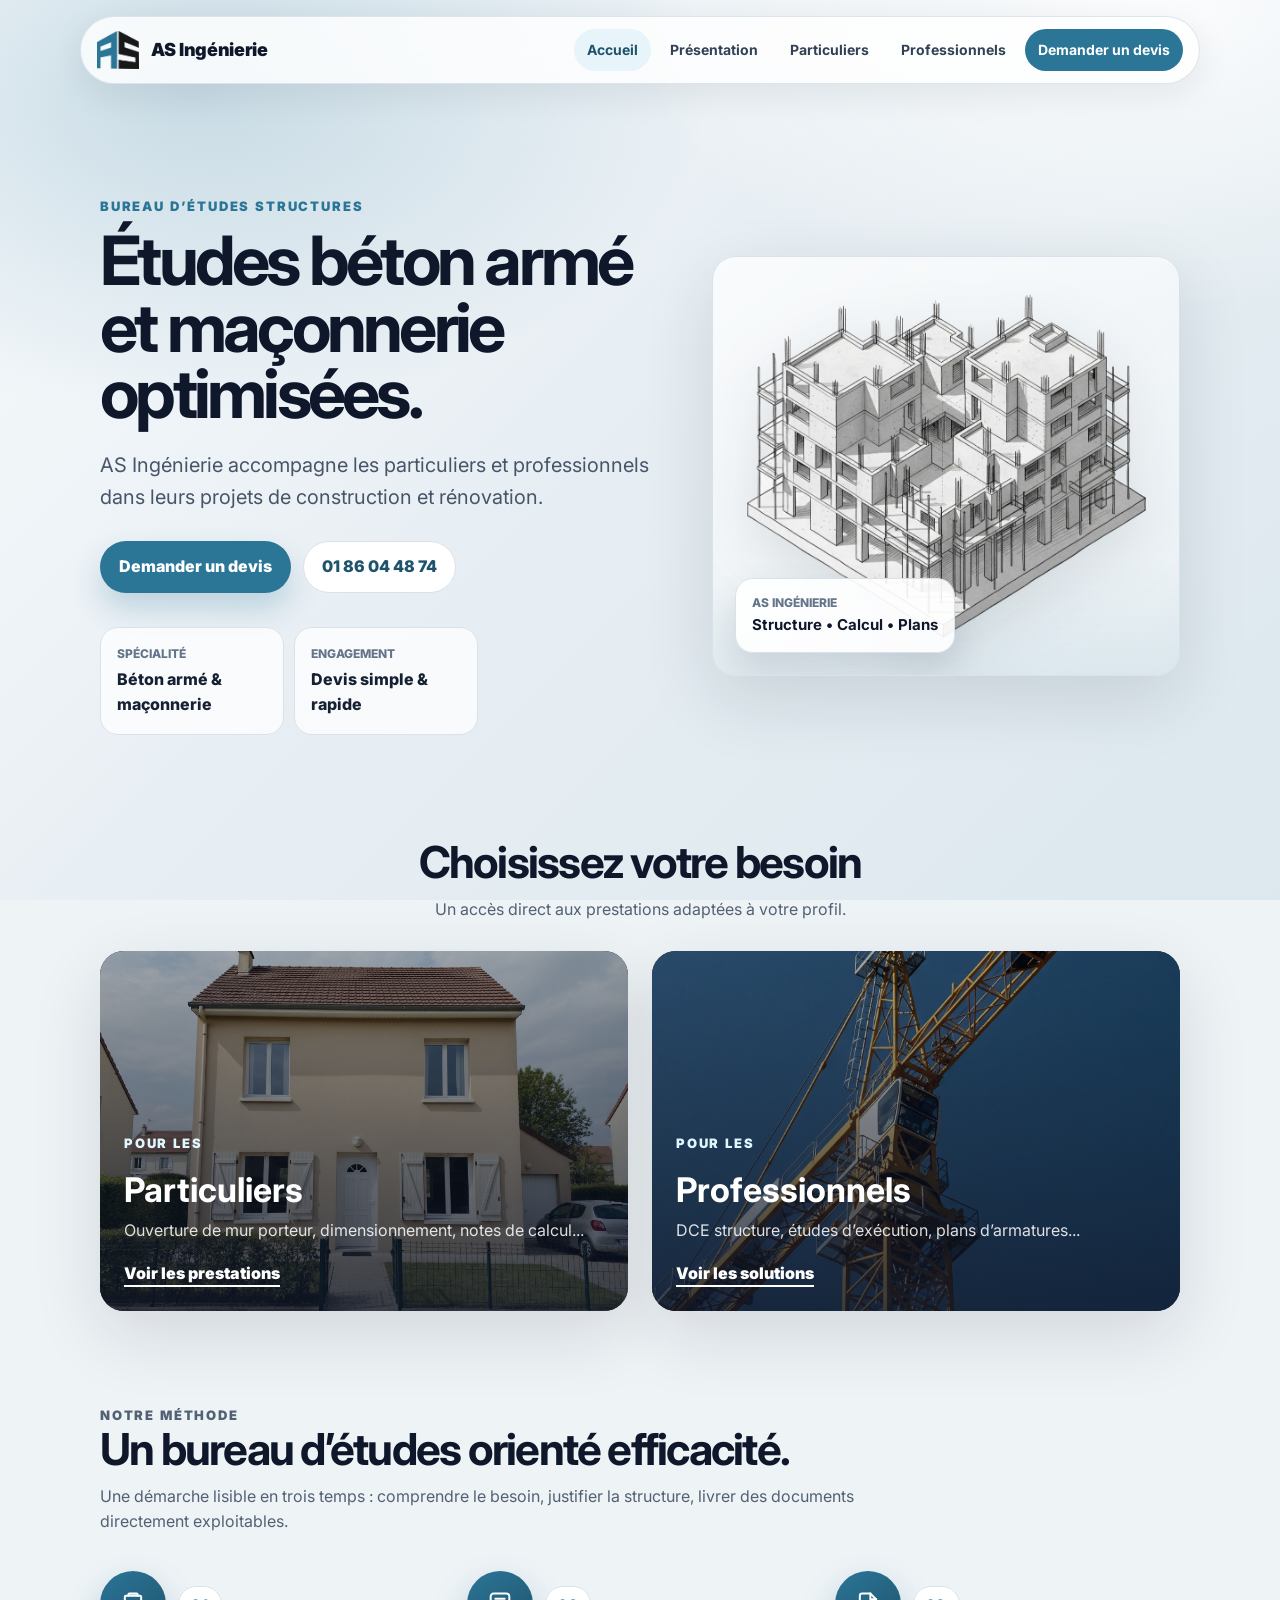
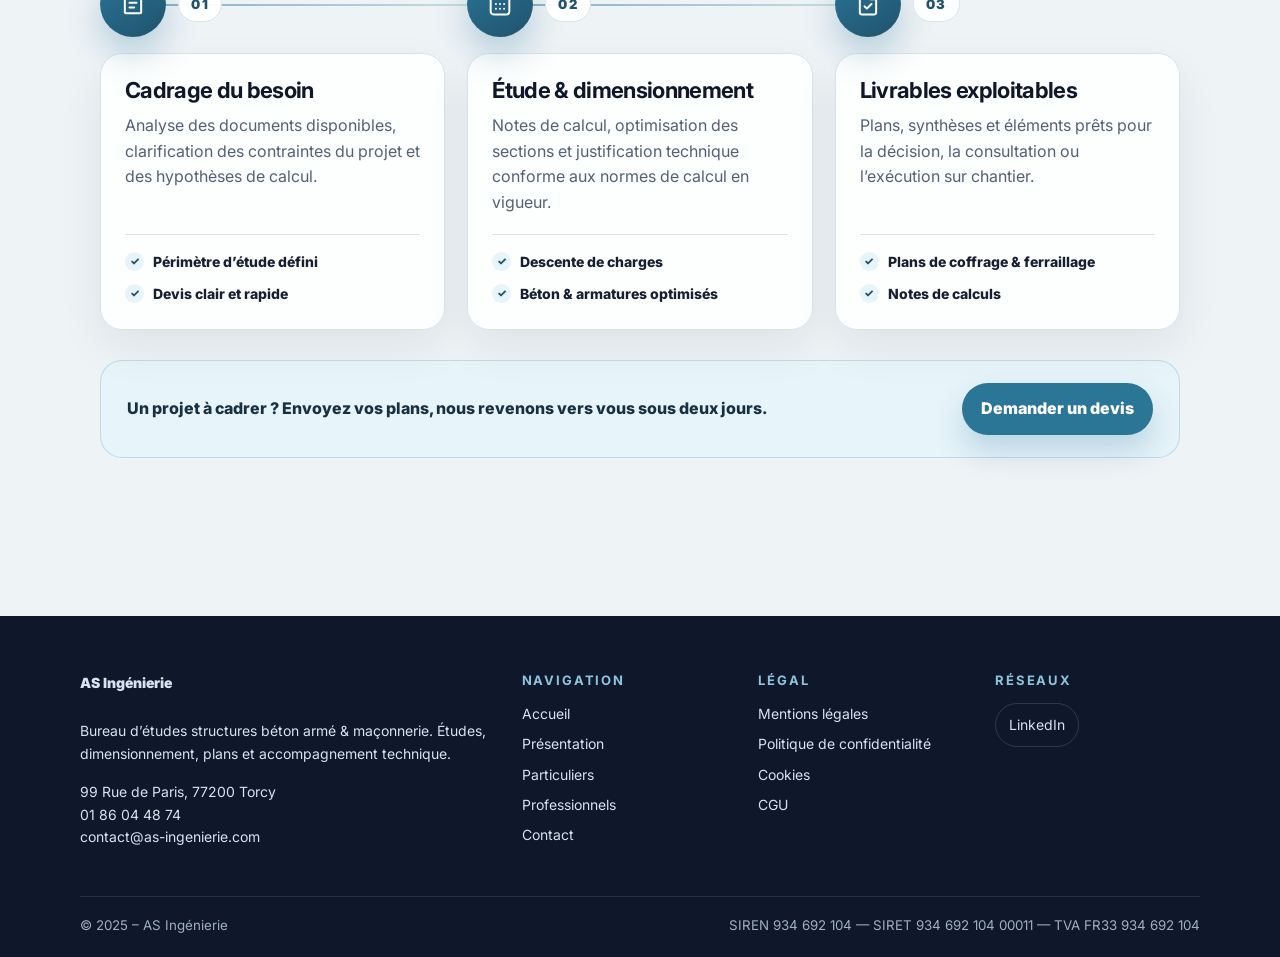
==== commit 14727986: "Corrections textes" ====
--- a/index.html
+++ b/index.html
@@ -125,7 +125,7 @@
             <h3>Étude &amp; dimensionnement</h3>
             <p>Notes de calcul, optimisation des sections et justification technique conforme aux normes de calcul en vigueur.</p>
             <ul class="journey-deliverables">
-              <li>Notes de calcul justifiées</li>
+              <li>Descente de charges</li>
               <li>Béton &amp; armatures optimisés</li>
             </ul>
           </div>
@@ -147,14 +147,14 @@
             <p>Plans, synthèses et éléments prêts pour la décision, la consultation ou l’exécution sur chantier.</p>
             <ul class="journey-deliverables">
               <li>Plans de coffrage &amp; ferraillage</li>
-              <li>Synthèse directement utilisable</li>
+              <li>Notes de calculs</li>
             </ul>
           </div>
         </li>
       </ol>
 
       <div class="journey-footer">
-        <p>Un projet à cadrer&nbsp;? Envoyez vos plans, nous revenons vers vous rapidement.</p>
+        <p>Un projet à cadrer&nbsp;? Envoyez vos plans, nous revenons vers vous sous deux jours.</p>
         <a class="btn primary" href="mailto:contact@as-ingenierie.com?subject=Demande%20devis%20-%20AS%20Ing%C3%A9nierie">Demander un devis</a>
       </div>
     </section>
